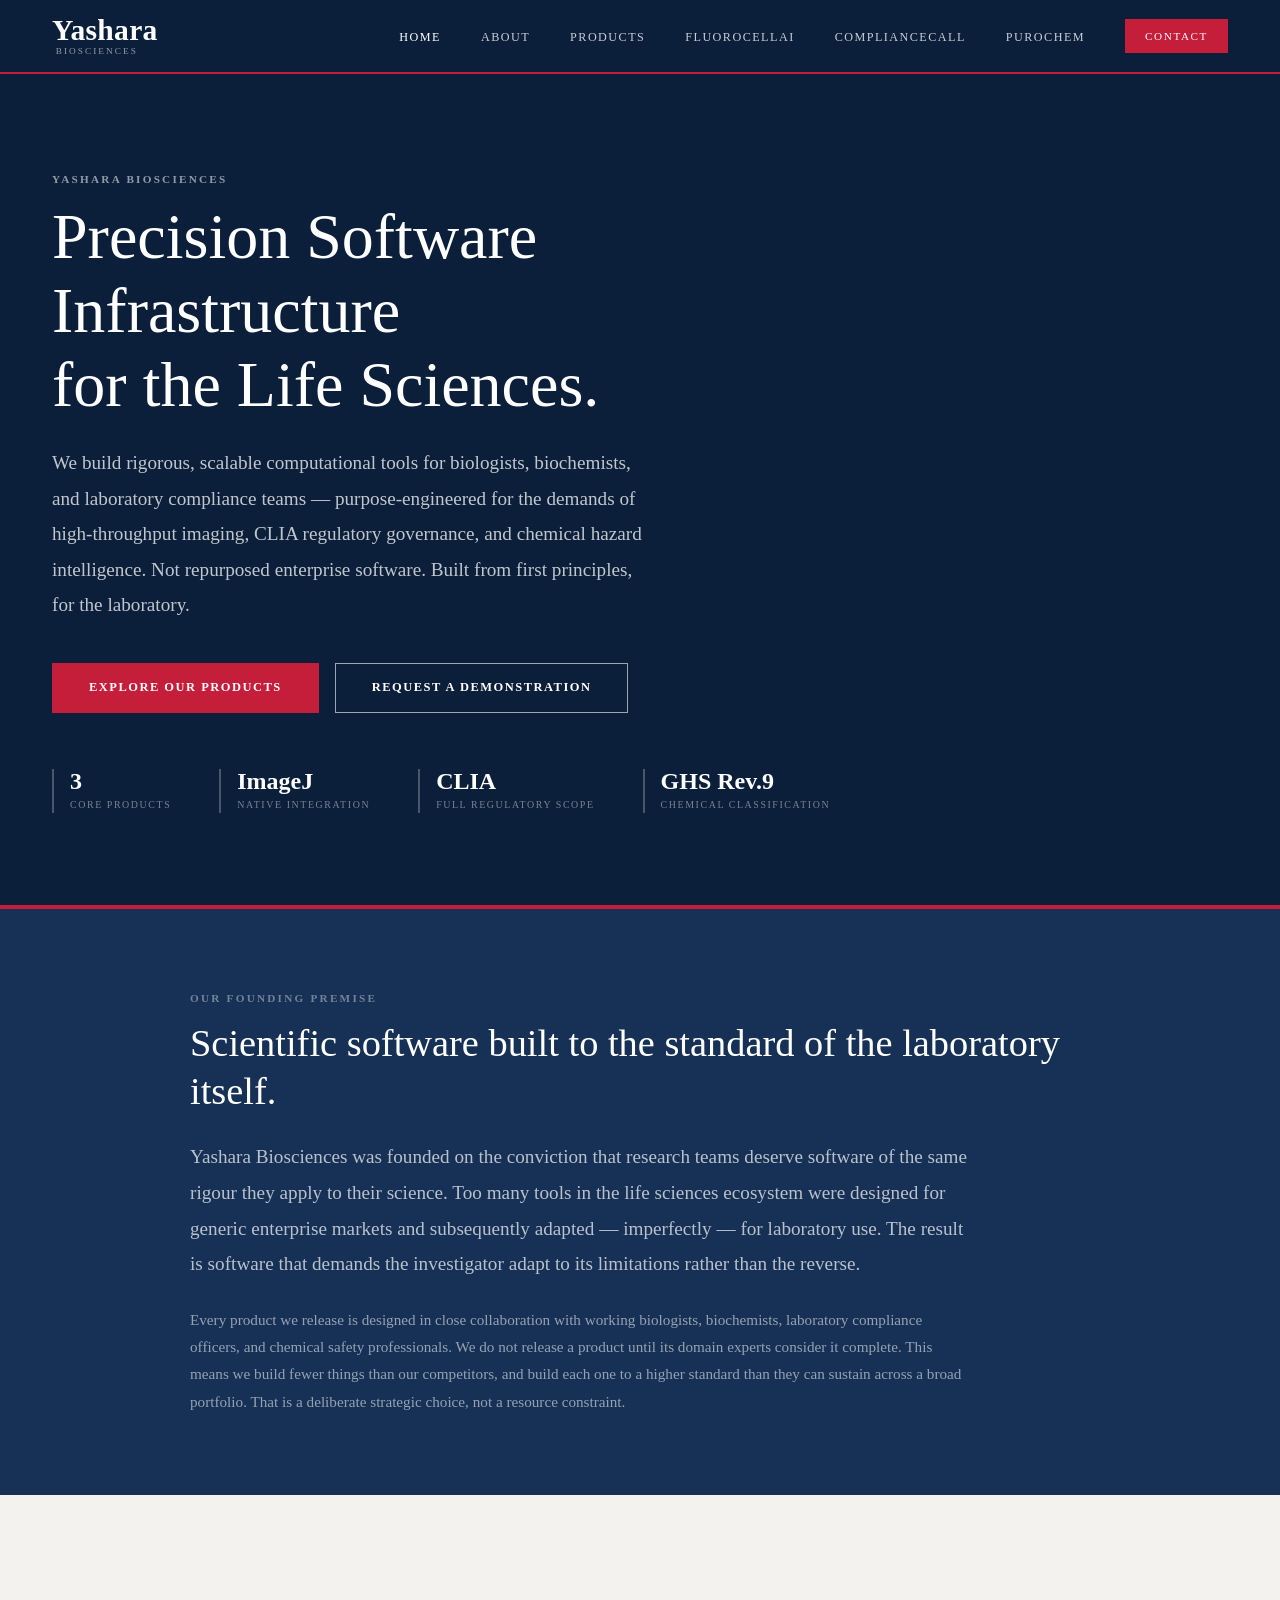
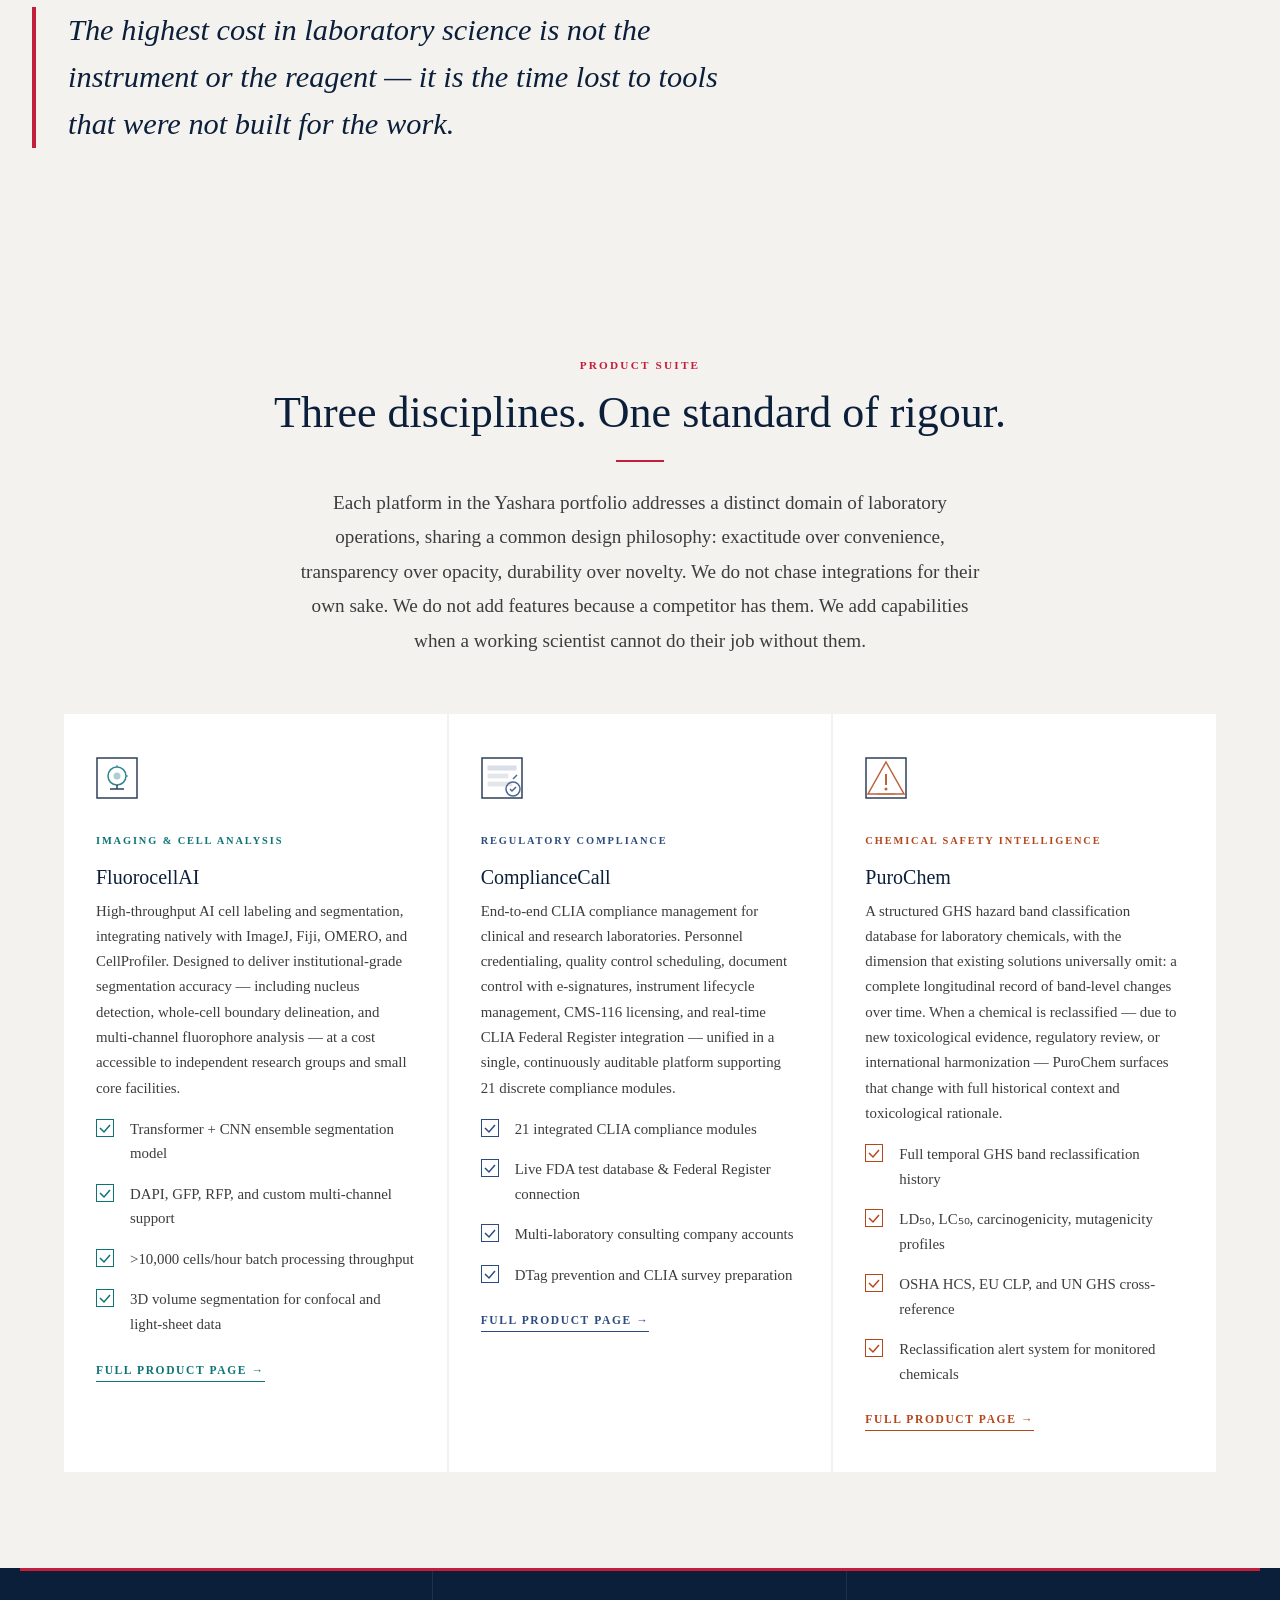
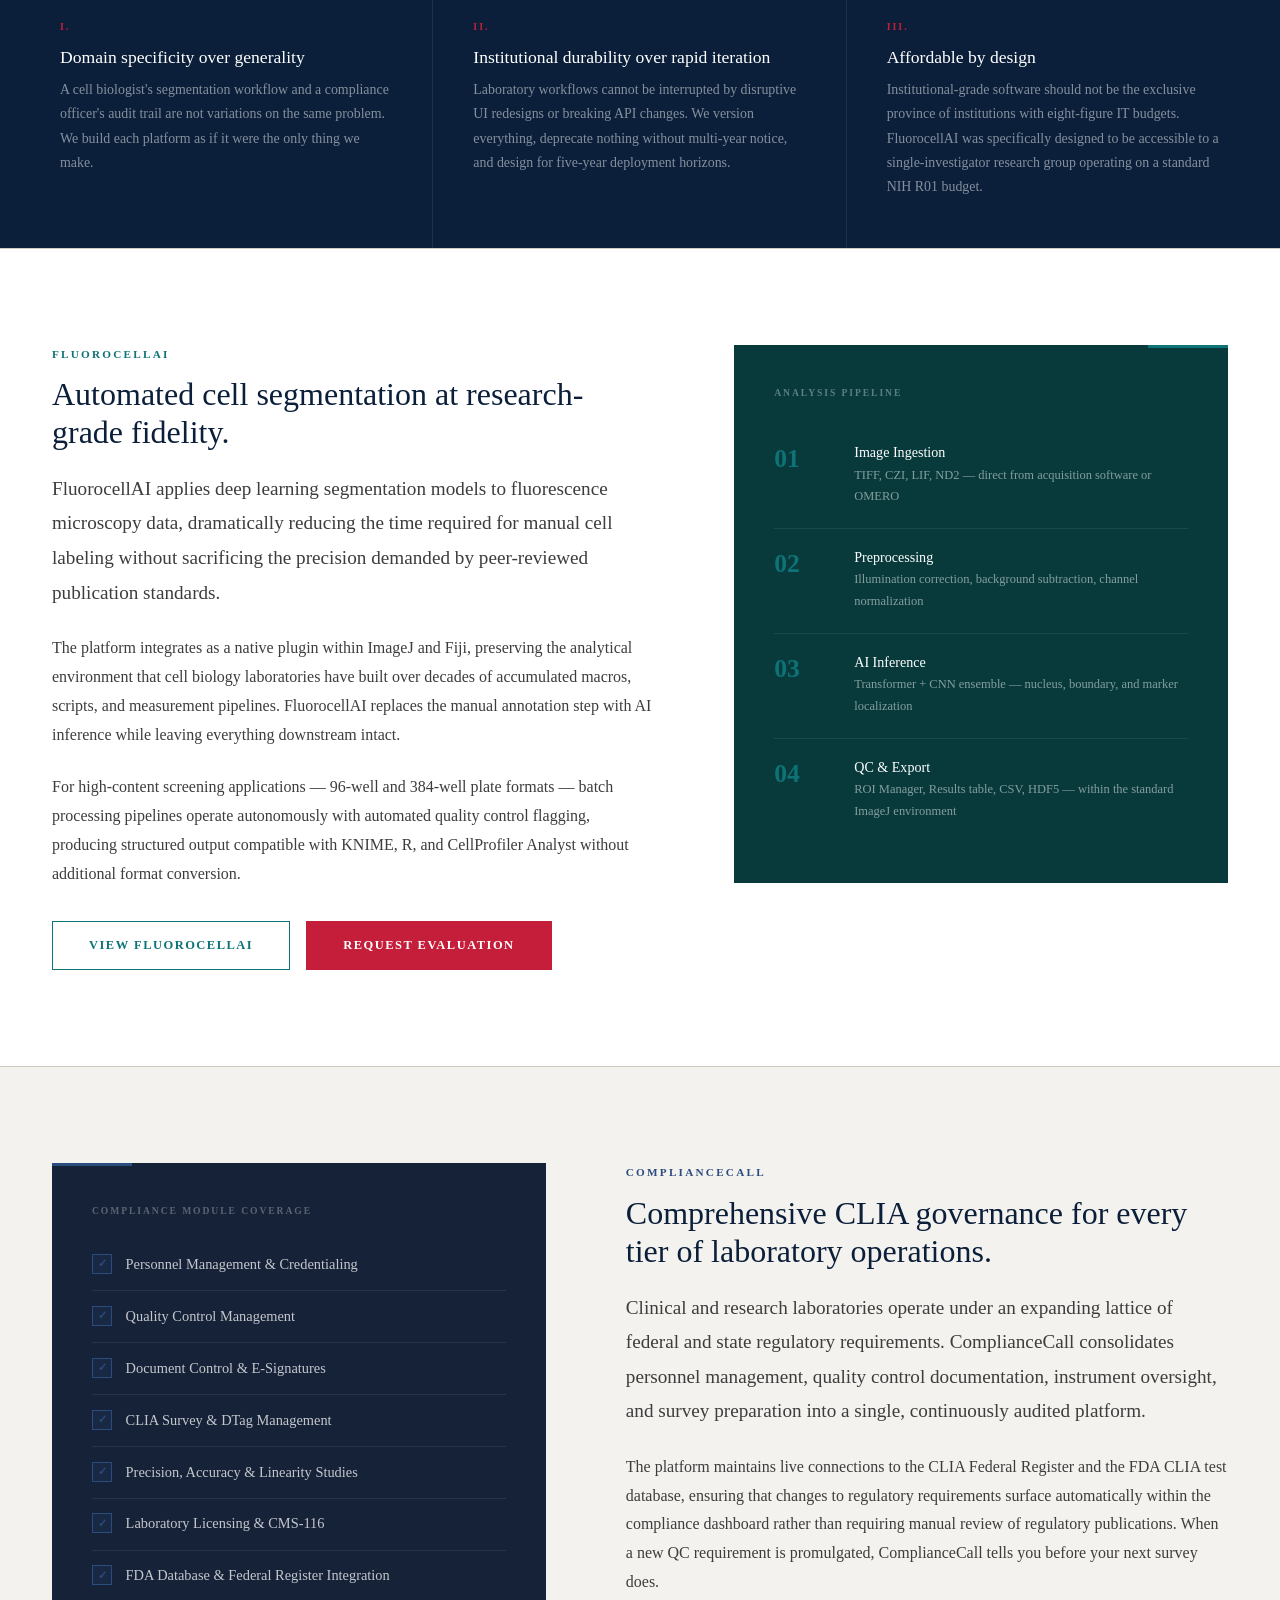
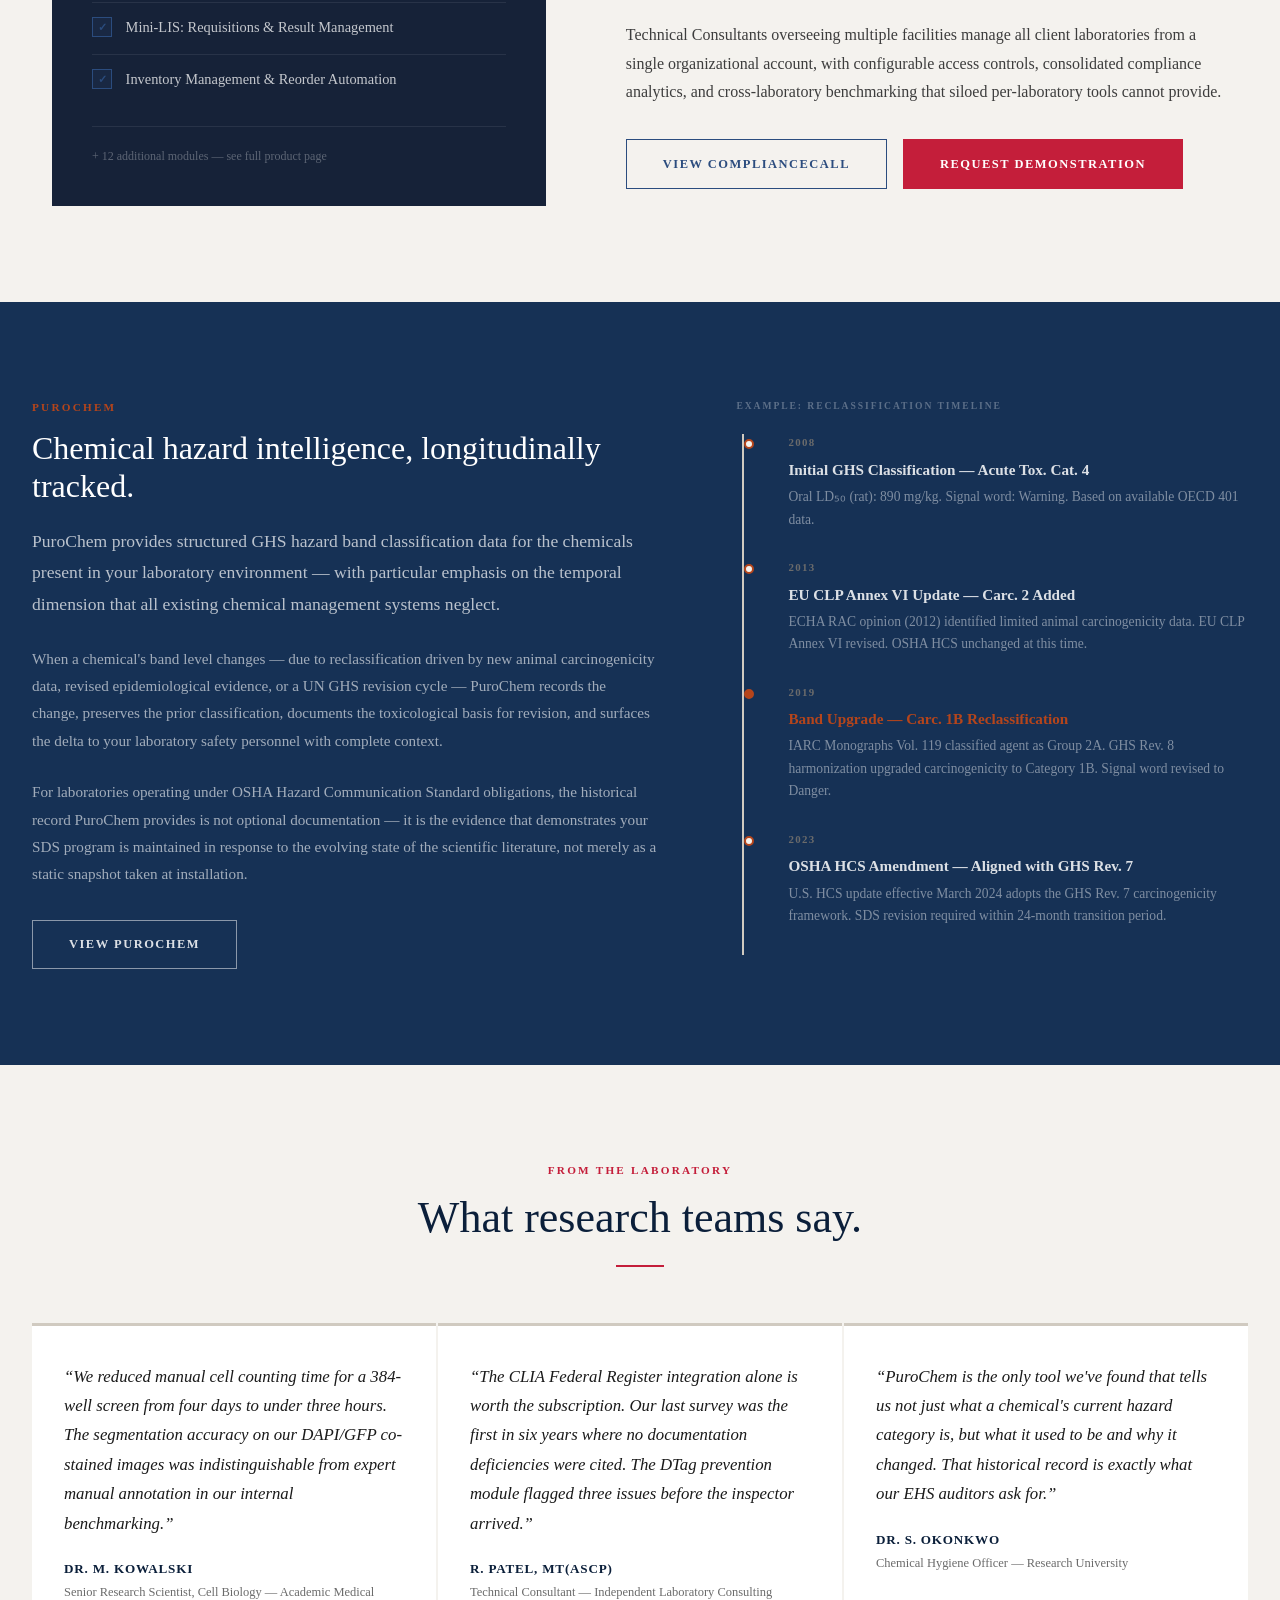
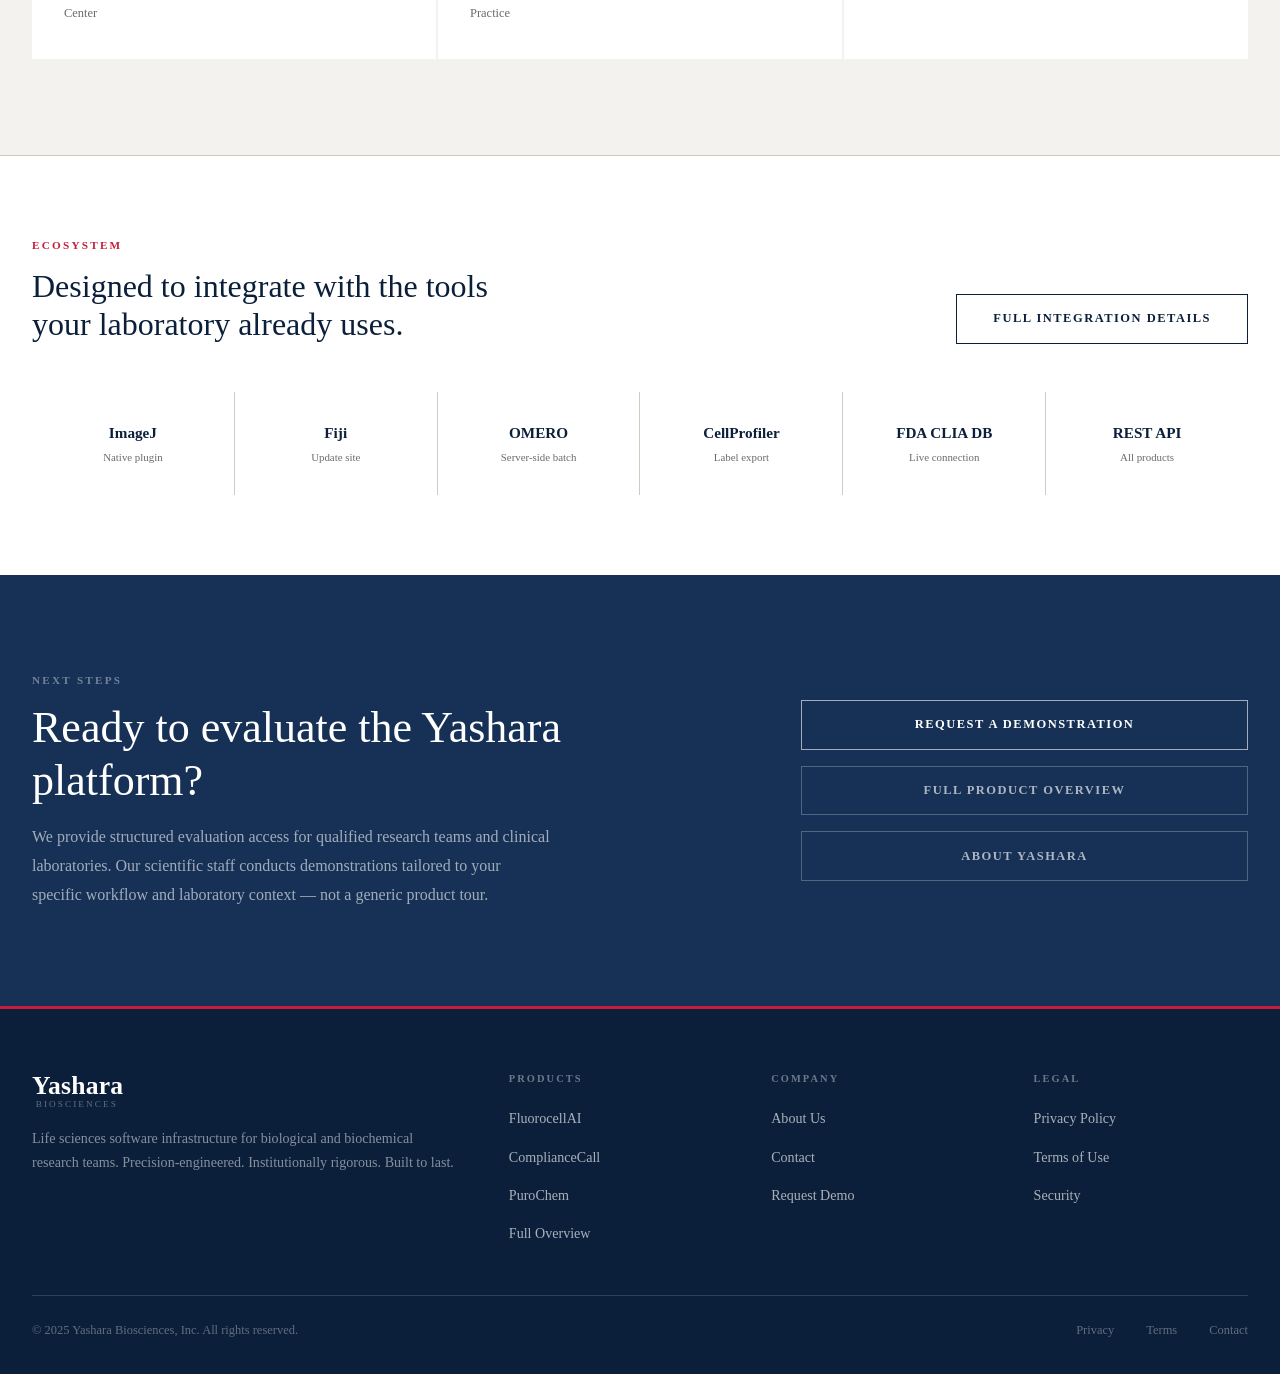
==== index.html @ 7030100b "Launch Yashara Biosciences website Full static site: homepage, about, products, FluorocellAI, Compli" ====
<!DOCTYPE html>
<html lang="en">
<head>
    <meta charset="UTF-8">
    <meta name="viewport" content="width=device-width, initial-scale=1.0">
    <title>Yashara Biosciences — Life Sciences Software Infrastructure</title>
    <meta name="description" content="Yashara Biosciences develops precision software infrastructure for research biology and biochemistry — FluorocellAI cell analysis, ComplianceCall CLIA management, and PuroChem chemical hazard intelligence.">
    <link rel="icon" href="favicon.svg" type="image/svg+xml">
    <link rel="stylesheet" href="css/style.css">
    <link rel="stylesheet" href="css/product-themes.css">
</head>
<body>

<!-- ===================== HEADER ===================== -->
<header class="site-header">
    <div class="nav-container">
        <a href="index.html" class="nav-logo">
            <span class="nav-logo-main">Yashara</span>
            <span class="nav-logo-sub">Biosciences</span>
        </a>
        <nav class="desktop-nav">
            <ul>
                <li><a href="index.html" class="active">Home</a></li>
                <li><a href="about.html">About</a></li>
                <li><a href="products.html">Products</a></li>
                <li><a href="fluorocellai.html">FluorocellAI</a></li>
                <li><a href="compliancecall.html">ComplianceCall</a></li>
                <li><a href="purochem.html">PuroChem</a></li>
                <li><a href="contact.html" class="nav-cta btn">Contact</a></li>
            </ul>
        </nav>
        <button class="hamburger" aria-label="Open navigation menu">
            <span></span><span></span><span></span>
        </button>
    </div>
    <nav class="mobile-nav" aria-label="Mobile navigation">
        <button class="close-mobile-nav" aria-label="Close navigation">&times;</button>
        <ul>
            <li><a href="index.html">Home</a></li>
            <li><a href="about.html">About</a></li>
            <li><a href="products.html">Products</a></li>
            <li><a href="fluorocellai.html">FluorocellAI</a></li>
            <li><a href="compliancecall.html">ComplianceCall</a></li>
            <li><a href="purochem.html">PuroChem</a></li>
            <li><a href="contact.html">Contact</a></li>
        </ul>
    </nav>
</header>

<!-- ===================== HERO ===================== -->
<section class="hero" style="min-height:640px;">
    <div class="hero-bg"></div>
    <div class="hero-content" style="padding:6rem 2rem;">
        <span class="eyebrow">Yashara Biosciences</span>
        <h1 class="hero-title" style="max-width:820px;">
            Precision Software Infrastructure<br>for the Life Sciences.
        </h1>
        <p class="hero-body" style="max-width:600px;">
            We build rigorous, scalable computational tools for biologists, biochemists, and laboratory compliance teams — purpose-engineered for the demands of high-throughput imaging, CLIA regulatory governance, and chemical hazard intelligence. Not repurposed enterprise software. Built from first principles, for the laboratory.
        </p>
        <div class="hero-actions">
            <a href="products.html" class="btn btn-primary">Explore Our Products</a>
            <a href="contact.html" class="btn btn-white">Request a Demonstration</a>
        </div>
        <div style="margin-top:3.5rem;display:flex;gap:3rem;flex-wrap:wrap;">
            <div style="border-left:2px solid rgba(255,255,255,0.25);padding-left:1rem;">
                <div style="font-size:1.5rem;font-family:var(--font-serif);font-weight:600;color:#fff;line-height:1;">3</div>
                <div style="font-size:0.62rem;letter-spacing:0.16em;text-transform:uppercase;color:rgba(255,255,255,0.45);margin-top:0.25rem;">Core Products</div>
            </div>
            <div style="border-left:2px solid rgba(255,255,255,0.25);padding-left:1rem;">
                <div style="font-size:1.5rem;font-family:var(--font-serif);font-weight:600;color:#fff;line-height:1;">ImageJ</div>
                <div style="font-size:0.62rem;letter-spacing:0.16em;text-transform:uppercase;color:rgba(255,255,255,0.45);margin-top:0.25rem;">Native Integration</div>
            </div>
            <div style="border-left:2px solid rgba(255,255,255,0.25);padding-left:1rem;">
                <div style="font-size:1.5rem;font-family:var(--font-serif);font-weight:600;color:#fff;line-height:1;">CLIA</div>
                <div style="font-size:0.62rem;letter-spacing:0.16em;text-transform:uppercase;color:rgba(255,255,255,0.45);margin-top:0.25rem;">Full Regulatory Scope</div>
            </div>
            <div style="border-left:2px solid rgba(255,255,255,0.25);padding-left:1rem;">
                <div style="font-size:1.5rem;font-family:var(--font-serif);font-weight:600;color:#fff;line-height:1;">GHS Rev.9</div>
                <div style="font-size:0.62rem;letter-spacing:0.16em;text-transform:uppercase;color:rgba(255,255,255,0.45);margin-top:0.25rem;">Chemical Classification</div>
            </div>
        </div>
    </div>
</section>

<!-- ===================== MISSION STATEMENT ===================== -->
<section class="band-dark" style="padding:5rem 2rem;">
    <div style="max-width:900px;margin:0 auto;">
        <span class="eyebrow" style="color:rgba(255,255,255,0.4);">Our Founding Premise</span>
        <h2 style="color:#fff;font-size:clamp(1.6rem,3vw,2.5rem);font-family:var(--font-serif);font-weight:500;line-height:1.25;margin-bottom:1.5rem;">
            Scientific software built to the standard of the laboratory itself.
        </h2>
        <p style="color:rgba(255,255,255,0.7);font-family:var(--font-serif);font-size:clamp(1rem,1.5vw,1.2rem);line-height:1.85;max-width:780px;margin-bottom:1.5rem;">
            Yashara Biosciences was founded on the conviction that research teams deserve software of the same rigour they apply to their science. Too many tools in the life sciences ecosystem were designed for generic enterprise markets and subsequently adapted — imperfectly — for laboratory use. The result is software that demands the investigator adapt to its limitations rather than the reverse.
        </p>
        <p style="color:rgba(255,255,255,0.55);font-size:0.95rem;line-height:1.8;max-width:780px;">
            Every product we release is designed in close collaboration with working biologists, biochemists, laboratory compliance officers, and chemical safety professionals. We do not release a product until its domain experts consider it complete. This means we build fewer things than our competitors, and build each one to a higher standard than they can sustain across a broad portfolio. That is a deliberate strategic choice, not a resource constraint.
        </p>
    </div>
</section>

<!-- ===================== PULL QUOTE ===================== -->
<section style="background:var(--off-white);padding:4rem 2rem;">
    <div style="max-width:var(--max-w);margin:0 auto;">
        <div class="pull-quote fade-up">
            The highest cost in laboratory science is not the instrument or the reagent — it is the time lost to tools that were not built for the work.
        </div>
    </div>
</section>

<!-- ===================== PRODUCT SUITE OVERVIEW ===================== -->
<section class="band-light" style="padding:6rem 2rem;">
    <div class="section-header centered">
        <span class="eyebrow">Product Suite</span>
        <h2 class="display-2">Three disciplines. One standard of rigour.</h2>
        <span class="section-rule"></span>
        <p class="lead mt-2" style="max-width:680px;margin:1.5rem auto 0;">Each platform in the Yashara portfolio addresses a distinct domain of laboratory operations, sharing a common design philosophy: exactitude over convenience, transparency over opacity, durability over novelty. We do not chase integrations for their own sake. We do not add features because a competitor has them. We add capabilities when a working scientist cannot do their job without them.</p>
    </div>
    <div class="products-grid" style="margin-top:0;">
        <!-- FluorocellAI -->
        <div class="product-card fade-up">
            <svg class="card-icon" viewBox="0 0 42 42" fill="none" xmlns="http://www.w3.org/2000/svg">
                <rect x="1" y="1" width="40" height="40" stroke="#0B1F3A" stroke-width="1.5"/>
                <circle cx="21" cy="19" r="9" stroke="#0D7377" stroke-width="1.5"/>
                <circle cx="21" cy="19" r="3.5" fill="#0D7377" opacity="0.4"/>
                <line x1="14" y1="32" x2="28" y2="32" stroke="#0B1F3A" stroke-width="1.5"/>
                <line x1="21" y1="28" x2="21" y2="32" stroke="#0B1F3A" stroke-width="1.5"/>
                <line x1="21" y1="10" x2="21" y2="7" stroke="#0D7377" stroke-width="1" stroke-dasharray="2 2"/>
                <line x1="30" y1="19" x2="33" y2="19" stroke="#0D7377" stroke-width="1" stroke-dasharray="2 2"/>
            </svg>
            <span class="card-tag" style="color:#0D7377;">Imaging &amp; Cell Analysis</span>
            <h3>FluorocellAI</h3>
            <p>High-throughput AI cell labeling and segmentation, integrating natively with ImageJ, Fiji, OMERO, and CellProfiler. Designed to deliver institutional-grade segmentation accuracy — including nucleus detection, whole-cell boundary delineation, and multi-channel fluorophore analysis — at a cost accessible to independent research groups and small core facilities.</p>
            <ul class="feature-list" style="margin-top:1rem;">
                <li>
                    <svg class="fi-bullet" viewBox="0 0 18 18" fill="none"><rect x="0.5" y="0.5" width="17" height="17" stroke="#0D7377" stroke-width="1"/><polyline points="4,9 8,13 14,6" stroke="#0D7377" stroke-width="1.5" fill="none"/></svg>
                    Transformer + CNN ensemble segmentation model
                </li>
                <li>
                    <svg class="fi-bullet" viewBox="0 0 18 18" fill="none"><rect x="0.5" y="0.5" width="17" height="17" stroke="#0D7377" stroke-width="1"/><polyline points="4,9 8,13 14,6" stroke="#0D7377" stroke-width="1.5" fill="none"/></svg>
                    DAPI, GFP, RFP, and custom multi-channel support
                </li>
                <li>
                    <svg class="fi-bullet" viewBox="0 0 18 18" fill="none"><rect x="0.5" y="0.5" width="17" height="17" stroke="#0D7377" stroke-width="1"/><polyline points="4,9 8,13 14,6" stroke="#0D7377" stroke-width="1.5" fill="none"/></svg>
                    &gt;10,000 cells/hour batch processing throughput
                </li>
                <li>
                    <svg class="fi-bullet" viewBox="0 0 18 18" fill="none"><rect x="0.5" y="0.5" width="17" height="17" stroke="#0D7377" stroke-width="1"/><polyline points="4,9 8,13 14,6" stroke="#0D7377" stroke-width="1.5" fill="none"/></svg>
                    3D volume segmentation for confocal and light-sheet data
                </li>
            </ul>
            <a href="fluorocellai.html" class="card-link" style="color:#0D7377;">Full Product Page &rarr;</a>
        </div>
        <!-- ComplianceCall -->
        <div class="product-card fade-up">
            <svg class="card-icon" viewBox="0 0 42 42" fill="none" xmlns="http://www.w3.org/2000/svg">
                <rect x="1" y="1" width="40" height="40" stroke="#0B1F3A" stroke-width="1.5"/>
                <rect x="7" y="9" width="28" height="4" fill="#2B4C7E" opacity="0.2" stroke="#2B4C7E" stroke-width="1"/>
                <rect x="7" y="17" width="20" height="4" fill="#0B1F3A" opacity="0.12" stroke="#0B1F3A" stroke-width="0.75"/>
                <rect x="7" y="25" width="24" height="4" fill="#0B1F3A" opacity="0.12" stroke="#0B1F3A" stroke-width="0.75"/>
                <polyline points="32,22 36,18" stroke="#2B4C7E" stroke-width="1.5" fill="none"/>
                <circle cx="32" cy="32" r="7" stroke="#2B4C7E" stroke-width="1.5" fill="none"/>
                <polyline points="29,32 31,34 35,30" stroke="#2B4C7E" stroke-width="1.5" fill="none"/>
            </svg>
            <span class="card-tag" style="color:#2B4C7E;">Regulatory Compliance</span>
            <h3>ComplianceCall</h3>
            <p>End-to-end CLIA compliance management for clinical and research laboratories. Personnel credentialing, quality control scheduling, document control with e-signatures, instrument lifecycle management, CMS-116 licensing, and real-time CLIA Federal Register integration — unified in a single, continuously auditable platform supporting 21 discrete compliance modules.</p>
            <ul class="feature-list" style="margin-top:1rem;">
                <li>
                    <svg class="fi-bullet" viewBox="0 0 18 18" fill="none"><rect x="0.5" y="0.5" width="17" height="17" stroke="#2B4C7E" stroke-width="1"/><polyline points="4,9 8,13 14,6" stroke="#2B4C7E" stroke-width="1.5" fill="none"/></svg>
                    21 integrated CLIA compliance modules
                </li>
                <li>
                    <svg class="fi-bullet" viewBox="0 0 18 18" fill="none"><rect x="0.5" y="0.5" width="17" height="17" stroke="#2B4C7E" stroke-width="1"/><polyline points="4,9 8,13 14,6" stroke="#2B4C7E" stroke-width="1.5" fill="none"/></svg>
                    Live FDA test database &amp; Federal Register connection
                </li>
                <li>
                    <svg class="fi-bullet" viewBox="0 0 18 18" fill="none"><rect x="0.5" y="0.5" width="17" height="17" stroke="#2B4C7E" stroke-width="1"/><polyline points="4,9 8,13 14,6" stroke="#2B4C7E" stroke-width="1.5" fill="none"/></svg>
                    Multi-laboratory consulting company accounts
                </li>
                <li>
                    <svg class="fi-bullet" viewBox="0 0 18 18" fill="none"><rect x="0.5" y="0.5" width="17" height="17" stroke="#2B4C7E" stroke-width="1"/><polyline points="4,9 8,13 14,6" stroke="#2B4C7E" stroke-width="1.5" fill="none"/></svg>
                    DTag prevention and CLIA survey preparation
                </li>
            </ul>
            <a href="compliancecall.html" class="card-link" style="color:#2B4C7E;">Full Product Page &rarr;</a>
        </div>
        <!-- PuroChem -->
        <div class="product-card fade-up">
            <svg class="card-icon" viewBox="0 0 42 42" fill="none" xmlns="http://www.w3.org/2000/svg">
                <rect x="1" y="1" width="40" height="40" stroke="#0B1F3A" stroke-width="1.5"/>
                <polygon points="21,5 39,37 3,37" stroke="#B5451B" stroke-width="1.5" fill="none"/>
                <line x1="21" y1="17" x2="21" y2="28" stroke="#B5451B" stroke-width="2"/>
                <circle cx="21" cy="32" r="1.5" fill="#B5451B"/>
                <line x1="12" y1="37" x2="30" y2="37" stroke="#B5451B" stroke-width="0.75"/>
            </svg>
            <span class="card-tag" style="color:#B5451B;">Chemical Safety Intelligence</span>
            <h3>PuroChem</h3>
            <p>A structured GHS hazard band classification database for laboratory chemicals, with the dimension that existing solutions universally omit: a complete longitudinal record of band-level changes over time. When a chemical is reclassified — due to new toxicological evidence, regulatory review, or international harmonization — PuroChem surfaces that change with full historical context and toxicological rationale.</p>
            <ul class="feature-list" style="margin-top:1rem;">
                <li>
                    <svg class="fi-bullet" viewBox="0 0 18 18" fill="none"><rect x="0.5" y="0.5" width="17" height="17" stroke="#B5451B" stroke-width="1"/><polyline points="4,9 8,13 14,6" stroke="#B5451B" stroke-width="1.5" fill="none"/></svg>
                    Full temporal GHS band reclassification history
                </li>
                <li>
                    <svg class="fi-bullet" viewBox="0 0 18 18" fill="none"><rect x="0.5" y="0.5" width="17" height="17" stroke="#B5451B" stroke-width="1"/><polyline points="4,9 8,13 14,6" stroke="#B5451B" stroke-width="1.5" fill="none"/></svg>
                    LD&#x2085;&#x2080;, LC&#x2085;&#x2080;, carcinogenicity, mutagenicity profiles
                </li>
                <li>
                    <svg class="fi-bullet" viewBox="0 0 18 18" fill="none"><rect x="0.5" y="0.5" width="17" height="17" stroke="#B5451B" stroke-width="1"/><polyline points="4,9 8,13 14,6" stroke="#B5451B" stroke-width="1.5" fill="none"/></svg>
                    OSHA HCS, EU CLP, and UN GHS cross-reference
                </li>
                <li>
                    <svg class="fi-bullet" viewBox="0 0 18 18" fill="none"><rect x="0.5" y="0.5" width="17" height="17" stroke="#B5451B" stroke-width="1"/><polyline points="4,9 8,13 14,6" stroke="#B5451B" stroke-width="1.5" fill="none"/></svg>
                    Reclassification alert system for monitored chemicals
                </li>
            </ul>
            <a href="purochem.html" class="card-link" style="color:#B5451B;">Full Product Page &rarr;</a>
        </div>
    </div>
</section>

<!-- ===================== PHILOSOPHY STRIP ===================== -->
<section style="background:var(--navy);padding:0;">
    <div style="max-width:var(--max-w);margin:0 auto;display:grid;grid-template-columns:repeat(3,1fr);border-top:3px solid var(--red);">
        <div style="padding:3rem 2.5rem;border-right:1px solid rgba(255,255,255,0.08);">
            <div style="font-size:0.62rem;font-weight:700;letter-spacing:0.2em;text-transform:uppercase;color:var(--red);margin-bottom:0.75rem;">I.</div>
            <h4 style="color:#fff;font-family:var(--font-serif);font-size:1.1rem;margin-bottom:0.6rem;font-weight:500;">Domain specificity over generality</h4>
            <p style="color:rgba(255,255,255,0.5);font-size:0.87rem;line-height:1.75;">A cell biologist's segmentation workflow and a compliance officer's audit trail are not variations on the same problem. We build each platform as if it were the only thing we make.</p>
        </div>
        <div style="padding:3rem 2.5rem;border-right:1px solid rgba(255,255,255,0.08);">
            <div style="font-size:0.62rem;font-weight:700;letter-spacing:0.2em;text-transform:uppercase;color:var(--red);margin-bottom:0.75rem;">II.</div>
            <h4 style="color:#fff;font-family:var(--font-serif);font-size:1.1rem;margin-bottom:0.6rem;font-weight:500;">Institutional durability over rapid iteration</h4>
            <p style="color:rgba(255,255,255,0.5);font-size:0.87rem;line-height:1.75;">Laboratory workflows cannot be interrupted by disruptive UI redesigns or breaking API changes. We version everything, deprecate nothing without multi-year notice, and design for five-year deployment horizons.</p>
        </div>
        <div style="padding:3rem 2.5rem;">
            <div style="font-size:0.62rem;font-weight:700;letter-spacing:0.2em;text-transform:uppercase;color:var(--red);margin-bottom:0.75rem;">III.</div>
            <h4 style="color:#fff;font-family:var(--font-serif);font-size:1.1rem;margin-bottom:0.6rem;font-weight:500;">Affordable by design</h4>
            <p style="color:rgba(255,255,255,0.5);font-size:0.87rem;line-height:1.75;">Institutional-grade software should not be the exclusive province of institutions with eight-figure IT budgets. FluorocellAI was specifically designed to be accessible to a single-investigator research group operating on a standard NIH R01 budget.</p>
        </div>
    </div>
</section>

<!-- ===================== FLUOROCELLAI FEATURE DEEP DIVE ===================== -->
<section class="band-white" style="padding:0;border-top:1px solid var(--rule);">
    <div style="max-width:var(--max-w);margin:0 auto;padding:6rem 2rem;display:flex;gap:5rem;align-items:flex-start;flex-wrap:wrap;">
        <div style="flex:1 1 360px;">
            <span class="eyebrow" style="color:#0D7377;">FluorocellAI</span>
            <h2 class="display-3" style="margin-bottom:1.25rem;">Automated cell segmentation at research-grade fidelity.</h2>
            <p class="lead" style="margin-bottom:1.5rem;">FluorocellAI applies deep learning segmentation models to fluorescence microscopy data, dramatically reducing the time required for manual cell labeling without sacrificing the precision demanded by peer-reviewed publication standards.</p>
            <p style="line-height:1.8;margin-bottom:1.5rem;color:var(--text-mid);">The platform integrates as a native plugin within ImageJ and Fiji, preserving the analytical environment that cell biology laboratories have built over decades of accumulated macros, scripts, and measurement pipelines. FluorocellAI replaces the manual annotation step with AI inference while leaving everything downstream intact.</p>
            <p style="line-height:1.8;margin-bottom:2rem;color:var(--text-mid);">For high-content screening applications — 96-well and 384-well plate formats — batch processing pipelines operate autonomously with automated quality control flagging, producing structured output compatible with KNIME, R, and CellProfiler Analyst without additional format conversion.</p>
            <div style="display:flex;gap:1rem;flex-wrap:wrap;">
                <a href="fluorocellai.html" class="btn" style="border-color:#0D7377;color:#0D7377;">View FluorocellAI</a>
                <a href="contact.html" class="btn btn-primary">Request Evaluation</a>
            </div>
        </div>
        <div style="flex:0.8 1 300px;">
            <div style="background:#083A3C;padding:2.5rem;position:relative;overflow:hidden;">
                <div style="position:absolute;top:0;right:0;width:80px;height:3px;background:#0D7377;"></div>
                <div style="font-size:0.6rem;font-weight:600;letter-spacing:0.2em;text-transform:uppercase;color:rgba(255,255,255,0.35);margin-bottom:1.5rem;">Analysis Pipeline</div>
                <div class="process-steps" style="--rule:rgba(255,255,255,0.1);">
                    <div class="process-step" style="border-color:rgba(255,255,255,0.08);padding:1.25rem 0;">
                        <div class="process-step-num" style="color:#0D7377;font-size:1.6rem;"></div>
                        <div class="process-step-content">
                            <h4 style="color:#fff;font-size:0.88rem;margin-bottom:0.2rem;">Image Ingestion</h4>
                            <p style="color:rgba(255,255,255,0.5);font-size:0.78rem;">TIFF, CZI, LIF, ND2 — direct from acquisition software or OMERO</p>
                        </div>
                    </div>
                    <div class="process-step" style="border-color:rgba(255,255,255,0.08);padding:1.25rem 0;">
                        <div class="process-step-num" style="color:#0D7377;font-size:1.6rem;"></div>
                        <div class="process-step-content">
                            <h4 style="color:#fff;font-size:0.88rem;margin-bottom:0.2rem;">Preprocessing</h4>
                            <p style="color:rgba(255,255,255,0.5);font-size:0.78rem;">Illumination correction, background subtraction, channel normalization</p>
                        </div>
                    </div>
                    <div class="process-step" style="border-color:rgba(255,255,255,0.08);padding:1.25rem 0;">
                        <div class="process-step-num" style="color:#0D7377;font-size:1.6rem;"></div>
                        <div class="process-step-content">
                            <h4 style="color:#fff;font-size:0.88rem;margin-bottom:0.2rem;">AI Inference</h4>
                            <p style="color:rgba(255,255,255,0.5);font-size:0.78rem;">Transformer + CNN ensemble — nucleus, boundary, and marker localization</p>
                        </div>
                    </div>
                    <div class="process-step" style="border-color:rgba(255,255,255,0.08);padding:1.25rem 0;">
                        <div class="process-step-num" style="color:#0D7377;font-size:1.6rem;"></div>
                        <div class="process-step-content">
                            <h4 style="color:#fff;font-size:0.88rem;margin-bottom:0.2rem;">QC &amp; Export</h4>
                            <p style="color:rgba(255,255,255,0.5);font-size:0.78rem;">ROI Manager, Results table, CSV, HDF5 — within the standard ImageJ environment</p>
                        </div>
                    </div>
                </div>
            </div>
        </div>
    </div>
</section>

<!-- ===================== COMPLIANCECALL FEATURE DEEP DIVE ===================== -->
<section style="background:var(--off-white);padding:0;border-top:1px solid var(--rule);">
    <div style="max-width:var(--max-w);margin:0 auto;padding:6rem 2rem;display:flex;gap:5rem;align-items:flex-start;flex-wrap:wrap;flex-direction:row-reverse;">
        <div style="flex:1 1 360px;">
            <span class="eyebrow" style="color:#2B4C7E;">ComplianceCall</span>
            <h2 class="display-3" style="margin-bottom:1.25rem;">Comprehensive CLIA governance for every tier of laboratory operations.</h2>
            <p class="lead" style="margin-bottom:1.5rem;">Clinical and research laboratories operate under an expanding lattice of federal and state regulatory requirements. ComplianceCall consolidates personnel management, quality control documentation, instrument oversight, and survey preparation into a single, continuously audited platform.</p>
            <p style="line-height:1.8;margin-bottom:1.5rem;color:var(--text-mid);">The platform maintains live connections to the CLIA Federal Register and the FDA CLIA test database, ensuring that changes to regulatory requirements surface automatically within the compliance dashboard rather than requiring manual review of regulatory publications. When a new QC requirement is promulgated, ComplianceCall tells you before your next survey does.</p>
            <p style="line-height:1.8;margin-bottom:2rem;color:var(--text-mid);">Technical Consultants overseeing multiple facilities manage all client laboratories from a single organizational account, with configurable access controls, consolidated compliance analytics, and cross-laboratory benchmarking that siloed per-laboratory tools cannot provide.</p>
            <div style="display:flex;gap:1rem;flex-wrap:wrap;">
                <a href="compliancecall.html" class="btn" style="border-color:#2B4C7E;color:#2B4C7E;">View ComplianceCall</a>
                <a href="contact.html" class="btn btn-primary">Request Demonstration</a>
            </div>
        </div>
        <div style="flex:0.8 1 300px;">
            <div style="background:#162238;padding:2.5rem;position:relative;">
                <div style="position:absolute;top:0;left:0;width:80px;height:3px;background:#2B4C7E;"></div>
                <div style="font-size:0.6rem;font-weight:600;letter-spacing:0.2em;text-transform:uppercase;color:rgba(255,255,255,0.3);margin-bottom:1.25rem;">Compliance Module Coverage</div>
                <div style="display:flex;flex-direction:column;gap:0;font-size:0.82rem;">
                    <div class="checklist-row" style="border-color:rgba(255,255,255,0.08);">
                        <div class="checklist-check" style="border-color:#2B4C7E;color:#2B4C7E;background:rgba(43,76,126,0.15);">&#10003;</div>
                        <span style="color:rgba(255,255,255,0.75);">Personnel Management &amp; Credentialing</span>
                    </div>
                    <div class="checklist-row" style="border-color:rgba(255,255,255,0.08);">
                        <div class="checklist-check" style="border-color:#2B4C7E;color:#2B4C7E;background:rgba(43,76,126,0.15);">&#10003;</div>
                        <span style="color:rgba(255,255,255,0.75);">Quality Control Management</span>
                    </div>
                    <div class="checklist-row" style="border-color:rgba(255,255,255,0.08);">
                        <div class="checklist-check" style="border-color:#2B4C7E;color:#2B4C7E;background:rgba(43,76,126,0.15);">&#10003;</div>
                        <span style="color:rgba(255,255,255,0.75);">Document Control &amp; E-Signatures</span>
                    </div>
                    <div class="checklist-row" style="border-color:rgba(255,255,255,0.08);">
                        <div class="checklist-check" style="border-color:#2B4C7E;color:#2B4C7E;background:rgba(43,76,126,0.15);">&#10003;</div>
                        <span style="color:rgba(255,255,255,0.75);">CLIA Survey &amp; DTag Management</span>
                    </div>
                    <div class="checklist-row" style="border-color:rgba(255,255,255,0.08);">
                        <div class="checklist-check" style="border-color:#2B4C7E;color:#2B4C7E;background:rgba(43,76,126,0.15);">&#10003;</div>
                        <span style="color:rgba(255,255,255,0.75);">Precision, Accuracy &amp; Linearity Studies</span>
                    </div>
                    <div class="checklist-row" style="border-color:rgba(255,255,255,0.08);">
                        <div class="checklist-check" style="border-color:#2B4C7E;color:#2B4C7E;background:rgba(43,76,126,0.15);">&#10003;</div>
                        <span style="color:rgba(255,255,255,0.75);">Laboratory Licensing &amp; CMS-116</span>
                    </div>
                    <div class="checklist-row" style="border-color:rgba(255,255,255,0.08);">
                        <div class="checklist-check" style="border-color:#2B4C7E;color:#2B4C7E;background:rgba(43,76,126,0.15);">&#10003;</div>
                        <span style="color:rgba(255,255,255,0.75);">FDA Database &amp; Federal Register Integration</span>
                    </div>
                    <div class="checklist-row" style="border-color:rgba(255,255,255,0.08);">
                        <div class="checklist-check" style="border-color:#2B4C7E;color:#2B4C7E;background:rgba(43,76,126,0.15);">&#10003;</div>
                        <span style="color:rgba(255,255,255,0.75);">Mini-LIS: Requisitions &amp; Result Management</span>
                    </div>
                    <div class="checklist-row" style="border-color:transparent;">
                        <div class="checklist-check" style="border-color:#2B4C7E;color:#2B4C7E;background:rgba(43,76,126,0.15);">&#10003;</div>
                        <span style="color:rgba(255,255,255,0.75);">Inventory Management &amp; Reorder Automation</span>
                    </div>
                </div>
                <div style="margin-top:1.25rem;padding-top:1.25rem;border-top:1px solid rgba(255,255,255,0.08);font-size:0.75rem;color:rgba(255,255,255,0.3);">+ 12 additional modules — see full product page</div>
            </div>
        </div>
    </div>
</section>

<!-- ===================== PUROCHEM FEATURE DEEP DIVE ===================== -->
<section class="band-dark" style="padding:6rem 2rem;">
    <div style="max-width:var(--max-w);margin:0 auto;display:flex;gap:5rem;align-items:flex-start;flex-wrap:wrap;">
        <div style="flex:1 1 360px;">
            <span class="eyebrow" style="color:#B5451B;">PuroChem</span>
            <h2 class="display-3" style="color:#fff;margin-bottom:1.25rem;">Chemical hazard intelligence, longitudinally tracked.</h2>
            <p style="color:rgba(255,255,255,0.7);font-family:var(--font-serif);font-size:1.1rem;line-height:1.8;margin-bottom:1.5rem;">PuroChem provides structured GHS hazard band classification data for the chemicals present in your laboratory environment — with particular emphasis on the temporal dimension that all existing chemical management systems neglect.</p>
            <p style="color:rgba(255,255,255,0.6);line-height:1.8;margin-bottom:1.5rem;font-size:0.95rem;">When a chemical's band level changes — due to reclassification driven by new animal carcinogenicity data, revised epidemiological evidence, or a UN GHS revision cycle — PuroChem records the change, preserves the prior classification, documents the toxicological basis for revision, and surfaces the delta to your laboratory safety personnel with complete context.</p>
            <p style="color:rgba(255,255,255,0.6);line-height:1.8;margin-bottom:2rem;font-size:0.95rem;">For laboratories operating under OSHA Hazard Communication Standard obligations, the historical record PuroChem provides is not optional documentation — it is the evidence that demonstrates your SDS program is maintained in response to the evolving state of the scientific literature, not merely as a static snapshot taken at installation.</p>
            <a href="purochem.html" class="btn" style="border-color:rgba(255,255,255,0.5);color:rgba(255,255,255,0.85);">View PuroChem</a>
        </div>
        <div style="flex:0.8 1 300px;">
            <div style="font-size:0.6rem;font-weight:600;letter-spacing:0.2em;text-transform:uppercase;color:rgba(255,255,255,0.3);margin-bottom:1.25rem;">Example: Reclassification Timeline</div>
            <div class="chem-timeline theme-purochem">
                <div class="chem-event">
                    <div class="chem-event-date">2008</div>
                    <div class="chem-event-title" style="color:rgba(255,255,255,0.85);">Initial GHS Classification — Acute Tox. Cat. 4</div>
                    <div class="chem-event-body" style="color:rgba(255,255,255,0.45);">Oral LD&#x2085;&#x2080; (rat): 890 mg/kg. Signal word: Warning. Based on available OECD 401 data.</div>
                </div>
                <div class="chem-event">
                    <div class="chem-event-date">2013</div>
                    <div class="chem-event-title" style="color:rgba(255,255,255,0.85);">EU CLP Annex VI Update — Carc. 2 Added</div>
                    <div class="chem-event-body" style="color:rgba(255,255,255,0.45);">ECHA RAC opinion (2012) identified limited animal carcinogenicity data. EU CLP Annex VI revised. OSHA HCS unchanged at this time.</div>
                </div>
                <div class="chem-event upgrade">
                    <div class="chem-event-date">2019</div>
                    <div class="chem-event-title" style="color:#B5451B;">Band Upgrade — Carc. 1B Reclassification</div>
                    <div class="chem-event-body" style="color:rgba(255,255,255,0.45);">IARC Monographs Vol. 119 classified agent as Group 2A. GHS Rev. 8 harmonization upgraded carcinogenicity to Category 1B. Signal word revised to Danger.</div>
                </div>
                <div class="chem-event">
                    <div class="chem-event-date">2023</div>
                    <div class="chem-event-title" style="color:rgba(255,255,255,0.85);">OSHA HCS Amendment — Aligned with GHS Rev. 7</div>
                    <div class="chem-event-body" style="color:rgba(255,255,255,0.45);">U.S. HCS update effective March 2024 adopts the GHS Rev. 7 carcinogenicity framework. SDS revision required within 24-month transition period.</div>
                </div>
            </div>
        </div>
    </div>
</section>

<!-- ===================== TESTIMONIALS ===================== -->
<section class="band-light" style="padding:6rem 2rem;">
    <div class="section-header centered">
        <span class="eyebrow">From the Laboratory</span>
        <h2 class="display-2">What research teams say.</h2>
        <span class="section-rule"></span>
    </div>
    <div style="max-width:var(--max-w);margin:0 auto;display:grid;grid-template-columns:repeat(3,1fr);gap:2px;margin-top:3.5rem;">
        <div class="testimonial-card fade-up">
            <blockquote>We reduced manual cell counting time for a 384-well screen from four days to under three hours. The segmentation accuracy on our DAPI/GFP co-stained images was indistinguishable from expert manual annotation in our internal benchmarking.</blockquote>
            <div class="testimonial-meta">
                <span class="testimonial-name">Dr. M. Kowalski</span>
                <span class="testimonial-role">Senior Research Scientist, Cell Biology — Academic Medical Center</span>
            </div>
        </div>
        <div class="testimonial-card fade-up">
            <blockquote>The CLIA Federal Register integration alone is worth the subscription. Our last survey was the first in six years where no documentation deficiencies were cited. The DTag prevention module flagged three issues before the inspector arrived.</blockquote>
            <div class="testimonial-meta">
                <span class="testimonial-name">R. Patel, MT(ASCP)</span>
                <span class="testimonial-role">Technical Consultant — Independent Laboratory Consulting Practice</span>
            </div>
        </div>
        <div class="testimonial-card fade-up">
            <blockquote>PuroChem is the only tool we've found that tells us not just what a chemical's current hazard category is, but what it used to be and why it changed. That historical record is exactly what our EHS auditors ask for.</blockquote>
            <div class="testimonial-meta">
                <span class="testimonial-name">Dr. S. Okonkwo</span>
                <span class="testimonial-role">Chemical Hygiene Officer — Research University</span>
            </div>
        </div>
    </div>
</section>

<!-- ===================== INTEGRATION ECOSYSTEM ===================== -->
<section class="band-white" style="padding:5rem 2rem;border-top:1px solid var(--rule);">
    <div style="max-width:var(--max-w);margin:0 auto;">
        <div style="display:flex;justify-content:space-between;align-items:flex-end;flex-wrap:wrap;gap:1.5rem;margin-bottom:3rem;">
            <div>
                <span class="eyebrow">Ecosystem</span>
                <h2 class="display-3" style="max-width:480px;">Designed to integrate with the tools your laboratory already uses.</h2>
            </div>
            <a href="products.html" class="btn">Full Integration Details</a>
        </div>
        <div style="display:grid;grid-template-columns:repeat(6,1fr);gap:1px;background:var(--rule);">
            <div style="background:var(--white);padding:1.75rem 1.25rem;text-align:center;">
                <div style="font-size:0.95rem;font-weight:600;color:var(--navy);font-family:var(--font-serif);margin-bottom:0.3rem;">ImageJ</div>
                <div style="font-size:0.68rem;color:var(--text-light);">Native plugin</div>
            </div>
            <div style="background:var(--white);padding:1.75rem 1.25rem;text-align:center;">
                <div style="font-size:0.95rem;font-weight:600;color:var(--navy);font-family:var(--font-serif);margin-bottom:0.3rem;">Fiji</div>
                <div style="font-size:0.68rem;color:var(--text-light);">Update site</div>
            </div>
            <div style="background:var(--white);padding:1.75rem 1.25rem;text-align:center;">
                <div style="font-size:0.95rem;font-weight:600;color:var(--navy);font-family:var(--font-serif);margin-bottom:0.3rem;">OMERO</div>
                <div style="font-size:0.68rem;color:var(--text-light);">Server-side batch</div>
            </div>
            <div style="background:var(--white);padding:1.75rem 1.25rem;text-align:center;">
                <div style="font-size:0.95rem;font-weight:600;color:var(--navy);font-family:var(--font-serif);margin-bottom:0.3rem;">CellProfiler</div>
                <div style="font-size:0.68rem;color:var(--text-light);">Label export</div>
            </div>
            <div style="background:var(--white);padding:1.75rem 1.25rem;text-align:center;">
                <div style="font-size:0.95rem;font-weight:600;color:var(--navy);font-family:var(--font-serif);margin-bottom:0.3rem;">FDA CLIA DB</div>
                <div style="font-size:0.68rem;color:var(--text-light);">Live connection</div>
            </div>
            <div style="background:var(--white);padding:1.75rem 1.25rem;text-align:center;">
                <div style="font-size:0.95rem;font-weight:600;color:var(--navy);font-family:var(--font-serif);margin-bottom:0.3rem;">REST API</div>
                <div style="font-size:0.68rem;color:var(--text-light);">All products</div>
            </div>
        </div>
    </div>
</section>

<!-- ===================== CLOSING CTA ===================== -->
<section class="band-dark" style="padding:6rem 2rem;">
    <div style="max-width:var(--max-w);margin:0 auto;display:flex;gap:4rem;align-items:center;flex-wrap:wrap;">
        <div style="flex:1 1 360px;">
            <span class="eyebrow" style="color:rgba(255,255,255,0.4);">Next Steps</span>
            <h2 class="display-2" style="color:#fff;margin-bottom:1rem;">Ready to evaluate the Yashara platform?</h2>
            <p style="color:rgba(255,255,255,0.6);font-size:1rem;line-height:1.8;max-width:520px;">We provide structured evaluation access for qualified research teams and clinical laboratories. Our scientific staff conducts demonstrations tailored to your specific workflow and laboratory context — not a generic product tour.</p>
        </div>
        <div style="flex:0.6 1 240px;display:flex;flex-direction:column;gap:1rem;">
            <a href="contact.html" class="btn btn-white" style="text-align:center;">Request a Demonstration</a>
            <a href="products.html" class="btn" style="border-color:rgba(255,255,255,0.25);color:rgba(255,255,255,0.65);text-align:center;">Full Product Overview</a>
            <a href="about.html" class="btn" style="border-color:rgba(255,255,255,0.25);color:rgba(255,255,255,0.65);text-align:center;">About Yashara</a>
        </div>
    </div>
</section>

<!-- ===================== FOOTER ===================== -->
<footer class="site-footer">
    <div class="footer-grid">
        <div class="footer-brand">
            <a href="index.html" class="nav-logo" style="text-decoration:none;">
                <span class="nav-logo-main">Yashara</span>
                <span class="nav-logo-sub">Biosciences</span>
            </a>
            <p>Life sciences software infrastructure for biological and biochemical research teams. Precision-engineered. Institutionally rigorous. Built to last.</p>
        </div>
        <div class="footer-col">
            <h5>Products</h5>
            <ul>
                <li><a href="fluorocellai.html">FluorocellAI</a></li>
                <li><a href="compliancecall.html">ComplianceCall</a></li>
                <li><a href="purochem.html">PuroChem</a></li>
                <li><a href="products.html">Full Overview</a></li>
            </ul>
        </div>
        <div class="footer-col">
            <h5>Company</h5>
            <ul>
                <li><a href="about.html">About Us</a></li>
                <li><a href="contact.html">Contact</a></li>
                <li><a href="contact.html">Request Demo</a></li>
            </ul>
        </div>
        <div class="footer-col">
            <h5>Legal</h5>
            <ul>
                <li><a href="privacy.html">Privacy Policy</a></li>
                <li><a href="terms.html">Terms of Use</a></li>
                <li><a href="security.html">Security</a></li>
            </ul>
        </div>
    </div>
    <div class="footer-bottom">
        <p>&copy; 2025 Yashara Biosciences, Inc. All rights reserved.</p>
        <div style="display:flex;gap:2rem;">
            <a href="privacy.html">Privacy</a>
            <a href="terms.html">Terms</a>
            <a href="contact.html">Contact</a>
        </div>
    </div>
</footer>

<script src="js/main.js"></script>
</body>
</html>
---- css/style.css ----
/* =========================================================
   YASHARA BIOSCIENCES — Core Stylesheet
   Austere, formal, enterprise life-sciences design
   ========================================================= */

/* System serif stack — no external font dependency */

/* ---------------------------------------------------------
   Custom Properties
   --------------------------------------------------------- */
:root {
    --navy:        #0B1F3A;   /* primary deep navy */
    --navy-mid:    #163155;   /* section backgrounds */
    --red:         #C41E3A;   /* Yashara accent red */
    --red-dark:    #9B1629;
    --off-white:   #F4F2EE;   /* page background */
    --white:       #FFFFFF;
    --text-dark:   #1A1A1A;
    --text-mid:    #3D3D3D;
    --text-light:  #6B6B6B;
    --rule:        #D0CAC0;   /* horizontal rule color */
    --rule-light:  rgba(255,255,255,0.15);

    --font-serif:  'Times New Roman', Times, Georgia, serif;
    --font-sans:   'Palatino Linotype', Palatino, 'Book Antiqua', Georgia, serif;

    --max-w:       1240px;
    --section-pad: 6rem 2rem;
}

/* ---------------------------------------------------------
   Reset & Base
   --------------------------------------------------------- */
*, *::before, *::after { box-sizing: border-box; margin: 0; padding: 0; }

html { scroll-behavior: smooth; font-size: 16px; }

body {
    font-family: var(--font-sans);
    background-color: var(--off-white);
    color: var(--text-dark);
    line-height: 1.65;
    overflow-x: hidden;
}

h1, h2, h3, h4, h5, h6 {
    font-family: var(--font-serif);
    font-weight: 500;
    line-height: 1.2;
    color: var(--navy);
}

p { color: var(--text-mid); font-size: 1rem; line-height: 1.75; }

a { color: var(--red); text-decoration: none; transition: color 0.2s; }
a:hover { color: var(--red-dark); }

img { display: block; max-width: 100%; }

hr { border: none; border-top: 1px solid var(--rule); margin: 2rem 0; }

.container {
    max-width: var(--max-w);
    margin: 0 auto;
    padding: 0 2rem;
}

/* ---------------------------------------------------------
   Typography Scale
   --------------------------------------------------------- */
.eyebrow {
    display: block;
    font-family: var(--font-sans);
    font-size: 0.7rem;
    font-weight: 600;
    letter-spacing: 0.2em;
    text-transform: uppercase;
    color: var(--red);
    margin-bottom: 0.75rem;
}

.display-1 { font-size: clamp(2.4rem, 5vw, 4rem); font-weight: 500; }
.display-2 { font-size: clamp(1.8rem, 3.5vw, 2.75rem); font-weight: 500; }
.display-3 { font-size: clamp(1.4rem, 2.5vw, 2rem); font-weight: 500; }
.lead {
    font-family: var(--font-serif);
    font-size: clamp(1.05rem, 1.5vw, 1.25rem);
    color: var(--text-mid);
    line-height: 1.8;
}

/* ---------------------------------------------------------
   Buttons
   --------------------------------------------------------- */
.btn {
    display: inline-block;
    font-family: var(--font-sans);
    font-size: 0.78rem;
    font-weight: 600;
    letter-spacing: 0.12em;
    text-transform: uppercase;
    padding: 0.85rem 2.25rem;
    border: 1.5px solid var(--navy);
    color: var(--navy);
    background: transparent;
    cursor: pointer;
    transition: background 0.2s, color 0.2s, border-color 0.2s;
    text-decoration: none;
}
.btn:hover { background: var(--navy); color: var(--white); border-color: var(--navy); }

.btn-primary {
    background: var(--red);
    color: var(--white);
    border-color: var(--red);
}
.btn-primary:hover { background: var(--red-dark); border-color: var(--red-dark); color: var(--white); }

.btn-white {
    background: transparent;
    color: var(--white);
    border-color: rgba(255,255,255,0.6);
}
.btn-white:hover { background: var(--white); color: var(--navy); border-color: var(--white); }

/* ---------------------------------------------------------
   Navigation
   --------------------------------------------------------- */
.site-header {
    position: sticky;
    top: 0;
    z-index: 1000;
    background: var(--navy);
    border-bottom: 2px solid var(--red);
}

.nav-container {
    max-width: var(--max-w);
    margin: 0 auto;
    padding: 0 2rem;
    display: flex;
    align-items: center;
    justify-content: space-between;
    height: 72px;
}

/* Logo */
.nav-logo {
    display: flex;
    flex-direction: column;
    line-height: 1;
    text-decoration: none;
    gap: 0;
}
.nav-logo-main {
    font-family: var(--font-serif);
    font-size: 1.85rem;
    font-weight: 600;
    color: var(--white);
    letter-spacing: 0.01em;
    line-height: 1;
}
.nav-logo-sub {
    font-family: var(--font-sans);
    font-size: 0.58rem;
    font-weight: 400;
    color: rgba(255,255,255,0.55);
    letter-spacing: 0.22em;
    text-transform: uppercase;
    margin-top: 2px;
    padding-left: 0.4em;
    line-height: 1;
}

/* Desktop Nav */
.desktop-nav ul {
    list-style: none;
    display: flex;
    gap: 2.5rem;
    align-items: center;
}
.desktop-nav a {
    font-family: var(--font-sans);
    font-size: 0.76rem;
    font-weight: 500;
    letter-spacing: 0.12em;
    text-transform: uppercase;
    color: rgba(255,255,255,0.78);
    transition: color 0.2s;
    text-decoration: none;
}
.desktop-nav a:hover,
.desktop-nav a.active { color: var(--white); }

.desktop-nav .nav-cta {
    background: var(--red);
    color: var(--white);
    padding: 0.5rem 1.25rem;
    font-size: 0.7rem;
    letter-spacing: 0.14em;
    border: none;
}
.desktop-nav .nav-cta:hover { background: var(--red-dark); color: var(--white); }

/* Hamburger */
.hamburger {
    display: none;
    flex-direction: column;
    gap: 5px;
    background: none;
    border: none;
    cursor: pointer;
    padding: 0.5rem;
}
.hamburger span {
    display: block;
    width: 26px;
    height: 2px;
    background: var(--white);
}

/* Mobile Nav */
.mobile-nav {
    position: fixed;
    top: 0;
    left: -100vw;
    width: 280px;
    height: 100vh;
    background: var(--navy);
    border-right: 2px solid var(--red);
    z-index: 2000;
    padding: 2rem 1.5rem;
    display: flex;
    flex-direction: column;
    gap: 2rem;
    transition: left 0.3s ease;
}
.mobile-nav.open { left: 0; }
.close-mobile-nav {
    background: none;
    border: none;
    color: var(--white);
    font-size: 1.8rem;
    align-self: flex-end;
    cursor: pointer;
    line-height: 1;
}
.mobile-nav ul { list-style: none; display: flex; flex-direction: column; gap: 1.5rem; }
.mobile-nav a {
    color: rgba(255,255,255,0.85);
    font-size: 0.9rem;
    font-weight: 500;
    letter-spacing: 0.1em;
    text-transform: uppercase;
    text-decoration: none;
}
.mobile-nav a:hover { color: var(--white); }

@media (max-width: 900px) {
    .desktop-nav { display: none; }
    .hamburger { display: flex; }
}

/* ---------------------------------------------------------
   Hero — Full-Width Masthead
   --------------------------------------------------------- */
.hero {
    position: relative;
    width: 100%;
    min-height: 560px;
    display: flex;
    align-items: center;
    background: var(--navy);
    overflow: hidden;
}

.hero-bg {
    position: absolute;
    inset: 0;
    background-size: cover;
    background-position: center;
    opacity: 0.18;
}

.hero-content {
    position: relative;
    z-index: 2;
    max-width: var(--max-w);
    margin: 0 auto;
    padding: 5rem 2rem;
    width: 100%;
}

.hero-content .eyebrow { color: rgba(255,255,255,0.55); }

.hero-title {
    color: var(--white);
    font-size: clamp(2.4rem, 5vw, 4rem);
    font-weight: 500;
    max-width: 760px;
    margin-bottom: 1.5rem;
    line-height: 1.15;
}

.hero-body {
    font-family: var(--font-serif);
    font-size: clamp(1rem, 1.5vw, 1.2rem);
    color: rgba(255,255,255,0.75);
    max-width: 580px;
    line-height: 1.85;
    margin-bottom: 2.5rem;
}

.hero-actions { display: flex; gap: 1rem; flex-wrap: wrap; }

/* Hero Divider — red accent bar at bottom */
.hero::after {
    content: '';
    position: absolute;
    bottom: 0;
    left: 0;
    width: 100%;
    height: 4px;
    background: var(--red);
}

/* ---------------------------------------------------------
   Section — Mission / Scope Band
   --------------------------------------------------------- */
.band-dark {
    background: var(--navy-mid);
    color: var(--white);
    padding: var(--section-pad);
}
.band-dark p { color: rgba(255,255,255,0.75); }
.band-dark h2 { color: var(--white); }

.band-light {
    background: var(--off-white);
    padding: var(--section-pad);
}

.band-white {
    background: var(--white);
    padding: var(--section-pad);
}

.band-red {
    background: var(--red);
    padding: var(--section-pad);
}
.band-red h2, .band-red p, .band-red .eyebrow { color: var(--white); }

/* ---------------------------------------------------------
   Section Titles
   --------------------------------------------------------- */
.section-header {
    max-width: var(--max-w);
    margin: 0 auto 3.5rem;
    padding: 0 2rem;
}
.section-header.centered { text-align: center; }
.section-header h2 { margin-bottom: 1rem; }
.section-header p { max-width: 680px; }
.section-header.centered p { margin: 0 auto; }

/* Decorative rule under section titles */
.section-rule {
    display: block;
    width: 48px;
    height: 2px;
    background: var(--red);
    margin: 1.25rem 0 0;
}
.section-header.centered .section-rule { margin: 1.25rem auto 0; }

/* ---------------------------------------------------------
   Product Cards Grid
   --------------------------------------------------------- */
.products-grid {
    max-width: var(--max-w);
    margin: 0 auto;
    padding: 0 2rem;
    display: grid;
    grid-template-columns: repeat(3, 1fr);
    gap: 2px;
}

.product-card {
    background: var(--white);
    padding: 2.5rem 2rem;
    border-top: 3px solid transparent;
    transition: border-color 0.25s, box-shadow 0.25s;
    position: relative;
}
.product-card:hover {
    border-top-color: var(--red);
    box-shadow: 0 8px 32px rgba(0,0,0,0.08);
}

.product-card .card-icon {
    width: 42px;
    height: 42px;
    margin-bottom: 1.5rem;
    opacity: 0.85;
}

.product-card h3 {
    font-size: 1.25rem;
    margin-bottom: 0.6rem;
    color: var(--navy);
}
.product-card .card-tag {
    font-family: var(--font-sans);
    font-size: 0.65rem;
    font-weight: 600;
    letter-spacing: 0.18em;
    text-transform: uppercase;
    color: var(--red);
    display: block;
    margin-bottom: 1rem;
}
.product-card p { font-size: 0.93rem; line-height: 1.7; color: var(--text-mid); }
.product-card .card-link {
    display: inline-block;
    margin-top: 1.5rem;
    font-size: 0.72rem;
    font-weight: 600;
    letter-spacing: 0.14em;
    text-transform: uppercase;
    color: var(--red);
    border-bottom: 1px solid currentColor;
    padding-bottom: 1px;
}
.product-card .card-link:hover { color: var(--red-dark); }

@media (max-width: 900px) {
    .products-grid { grid-template-columns: 1fr 1fr; }
}
@media (max-width: 600px) {
    .products-grid { grid-template-columns: 1fr; }
}

/* ---------------------------------------------------------
   Feature / Split Rows
   --------------------------------------------------------- */
.split-row {
    display: flex;
    align-items: stretch;
    min-height: 440px;
}
.split-row .split-text {
    flex: 1 1 50%;
    display: flex;
    flex-direction: column;
    justify-content: center;
    padding: 4rem 3rem 4rem 0;
}
.split-row .split-img {
    flex: 1 1 50%;
    overflow: hidden;
    min-height: 340px;
    background: var(--navy-mid);
}
.split-row .split-img img {
    width: 100%; height: 100%;
    object-fit: cover;
    opacity: 0.85;
}

.split-row.reverse .split-text { padding: 4rem 0 4rem 3rem; order: 2; }
.split-row.reverse .split-img { order: 1; }

@media (max-width: 800px) {
    .split-row { flex-direction: column; }
    .split-row .split-text { padding: 3rem 0; }
    .split-row.reverse .split-text { padding: 3rem 0; order: 2; }
    .split-row.reverse .split-img { order: 1; }
    .split-row .split-img { min-height: 240px; }
}

/* ---------------------------------------------------------
   Stats Bar
   --------------------------------------------------------- */
.stats-bar {
    background: var(--navy);
    padding: 3rem 2rem;
}
.stats-bar-inner {
    max-width: var(--max-w);
    margin: 0 auto;
    display: grid;
    grid-template-columns: repeat(4, 1fr);
    gap: 2rem;
    text-align: center;
}
.stat-num {
    font-family: var(--font-serif);
    font-size: 2.5rem;
    font-weight: 600;
    color: var(--white);
    line-height: 1;
    margin-bottom: 0.4rem;
}
.stat-num sup { font-size: 1.2rem; vertical-align: super; }
.stat-label {
    font-family: var(--font-sans);
    font-size: 0.7rem;
    font-weight: 500;
    letter-spacing: 0.15em;
    text-transform: uppercase;
    color: rgba(255,255,255,0.5);
}

@media (max-width: 700px) {
    .stats-bar-inner { grid-template-columns: 1fr 1fr; gap: 2rem 1rem; }
}

/* ---------------------------------------------------------
   Feature List (Spec-style)
   --------------------------------------------------------- */
.feature-list {
    list-style: none;
    display: flex;
    flex-direction: column;
    gap: 1rem;
    margin-top: 2rem;
}
.feature-list li {
    display: flex;
    gap: 1rem;
    align-items: flex-start;
    font-size: 0.93rem;
    color: var(--text-mid);
    line-height: 1.65;
}
.feature-list .fi-bullet {
    flex-shrink: 0;
    width: 18px;
    height: 18px;
    margin-top: 2px;
}

/* ---------------------------------------------------------
   Table — formal data presentation
   --------------------------------------------------------- */
.data-table {
    width: 100%;
    border-collapse: collapse;
    font-size: 0.88rem;
}
.data-table th {
    font-family: var(--font-sans);
    font-size: 0.65rem;
    font-weight: 600;
    letter-spacing: 0.18em;
    text-transform: uppercase;
    color: var(--text-light);
    border-bottom: 2px solid var(--navy);
    padding: 0.75rem 1rem;
    text-align: left;
}
.data-table td {
    padding: 0.85rem 1rem;
    border-bottom: 1px solid var(--rule);
    color: var(--text-mid);
    vertical-align: top;
}
.data-table tr:last-child td { border-bottom: none; }

/* ---------------------------------------------------------
   Testimonial / Quote Block
   --------------------------------------------------------- */
.quote-block {
    border-left: 3px solid var(--red);
    padding-left: 1.75rem;
    margin: 2rem 0;
}
.quote-block blockquote {
    font-family: var(--font-serif);
    font-size: 1.35rem;
    font-style: italic;
    color: var(--navy);
    line-height: 1.7;
    margin-bottom: 0.75rem;
}
.quote-block cite {
    font-size: 0.78rem;
    font-weight: 600;
    letter-spacing: 0.1em;
    text-transform: uppercase;
    color: var(--text-light);
}

/* ---------------------------------------------------------
   Contact Form
   --------------------------------------------------------- */
.contact-form-wrap {
    max-width: 640px;
    margin: 0 auto;
}
.form-grid {
    display: grid;
    grid-template-columns: 1fr 1fr;
    gap: 1.25rem;
}
.form-group {
    display: flex;
    flex-direction: column;
    gap: 0.35rem;
}
.form-group.full { grid-column: span 2; }
.form-group label {
    font-family: var(--font-sans);
    font-size: 0.68rem;
    font-weight: 600;
    letter-spacing: 0.14em;
    text-transform: uppercase;
    color: var(--text-mid);
}
.form-group input,
.form-group select,
.form-group textarea {
    width: 100%;
    border: 1px solid var(--rule);
    background: var(--white);
    padding: 0.7rem 0.85rem;
    font-family: var(--font-sans);
    font-size: 0.9rem;
    color: var(--text-dark);
    outline: none;
    transition: border-color 0.2s;
    border-radius: 0;
    appearance: none;
}
.form-group input:focus,
.form-group select:focus,
.form-group textarea:focus {
    border-color: var(--navy);
}
.form-group textarea { resize: vertical; min-height: 140px; }
.form-submit-row { margin-top: 1.5rem; }
.form-status { margin-top: 1rem; font-size: 0.85rem; }

/* Dark-background form inputs (product page contact sections) */
.form-group input[style*="rgba(255,255,255"],
.form-group textarea[style*="rgba(255,255,255"] {
    width: 100%;
}
.form-group input:focus,
.form-group select:focus,
.form-group textarea:focus {
    border-color: currentColor;
    opacity: 1;
}

@media (max-width: 600px) {
    .form-grid { grid-template-columns: 1fr; }
    .form-group.full { grid-column: 1; }
}

/* ---------------------------------------------------------
   Footer
   --------------------------------------------------------- */
.site-footer {
    background: var(--navy);
    color: rgba(255,255,255,0.65);
    padding: 4rem 2rem 2rem;
    border-top: 3px solid var(--red);
}
.footer-grid {
    max-width: var(--max-w);
    margin: 0 auto;
    display: grid;
    grid-template-columns: 2fr 1fr 1fr 1fr;
    gap: 3rem;
    padding-bottom: 3rem;
    border-bottom: 1px solid var(--rule-light);
}
.footer-brand .nav-logo-main {
    color: var(--white);
    font-size: 1.6rem;
}
.footer-brand .nav-logo-sub { color: rgba(255,255,255,0.35); }
.footer-brand p {
    color: rgba(255,255,255,0.5);
    font-size: 0.88rem;
    margin-top: 1rem;
    line-height: 1.75;
}
.footer-col h5 {
    font-family: var(--font-sans);
    font-size: 0.65rem;
    font-weight: 600;
    letter-spacing: 0.2em;
    text-transform: uppercase;
    color: rgba(255,255,255,0.4);
    margin-bottom: 1.25rem;
}
.footer-col ul { list-style: none; display: flex; flex-direction: column; gap: 0.75rem; }
.footer-col a {
    color: rgba(255,255,255,0.65);
    font-size: 0.88rem;
    text-decoration: none;
    transition: color 0.2s;
}
.footer-col a:hover { color: var(--white); }
.footer-bottom {
    max-width: var(--max-w);
    margin: 1.5rem auto 0;
    display: flex;
    justify-content: space-between;
    align-items: center;
    flex-wrap: wrap;
    gap: 1rem;
}
.footer-bottom p { font-size: 0.78rem; color: rgba(255,255,255,0.35); margin: 0; }
.footer-bottom a { color: rgba(255,255,255,0.35); font-size: 0.78rem; }
.footer-bottom a:hover { color: rgba(255,255,255,0.65); }

@media (max-width: 900px) {
    .footer-grid { grid-template-columns: 1fr 1fr; }
    .footer-brand { grid-column: span 2; }
}
@media (max-width: 560px) {
    .footer-grid { grid-template-columns: 1fr; }
    .footer-brand { grid-column: 1; }
}

/* ---------------------------------------------------------
   Animations
   --------------------------------------------------------- */
.fade-up {
    opacity: 0;
    transform: translateY(28px);
    transition: opacity 0.7s ease, transform 0.7s cubic-bezier(.23,1.01,.32,1);
}
.fade-up.visible { opacity: 1; transform: translateY(0); }

/* ---------------------------------------------------------
   Utility
   --------------------------------------------------------- */
.text-center { text-align: center; }
.text-white { color: var(--white) !important; }
.mt-1 { margin-top: 0.5rem; }
.mt-2 { margin-top: 1rem; }
.mt-3 { margin-top: 2rem; }
.mb-1 { margin-bottom: 0.5rem; }
.mb-2 { margin-bottom: 1rem; }
.mb-3 { margin-bottom: 2rem; }
.max-760 { max-width: 760px; }

/* Product page specific */
.capability-grid {
    max-width: var(--max-w);
    margin: 0 auto;
    padding: 0 2rem;
    display: grid;
    grid-template-columns: repeat(2, 1fr);
    gap: 2px;
}
.capability-item {
    background: var(--white);
    padding: 2.25rem 2rem;
    border-left: 3px solid transparent;
    transition: border-color 0.2s;
}
.capability-item:hover { border-left-color: var(--red); }
.capability-item h4 { font-size: 1rem; margin-bottom: 0.5rem; color: var(--navy); }
.capability-item p { font-size: 0.88rem; line-height: 1.65; color: var(--text-mid); }

@media (max-width: 700px) {
    .capability-grid { grid-template-columns: 1fr; }
}

/* Responsive 3-col grid helper */
.responsive-3col {
    grid-template-columns: repeat(3, 1fr);
}
@media (max-width: 800px) {
    .responsive-3col { grid-template-columns: 1fr !important; }
}

/* Pill badge */
.badge {
    display: inline-block;
    font-family: var(--font-sans);
    font-size: 0.62rem;
    font-weight: 600;
    letter-spacing: 0.14em;
    text-transform: uppercase;
    padding: 0.3rem 0.75rem;
    background: rgba(196,30,58,0.1);
    color: var(--red);
    border: 1px solid rgba(196,30,58,0.25);
}

/* Inline icon row */
.icon-row {
    display: flex;
    gap: 1rem;
    flex-wrap: wrap;
    margin-top: 1.5rem;
}
.icon-pill {
    display: flex;
    align-items: center;
    gap: 0.5rem;
    font-size: 0.78rem;
    font-weight: 500;
    color: var(--text-mid);
    background: var(--white);
    border: 1px solid var(--rule);
    padding: 0.4rem 0.85rem;
}

/* Wide table wrapper for horizontal scroll on mobile */
.table-wrap { overflow-x: auto; }

/* Compliance page feature panels */
.module-list {
    max-width: var(--max-w);
    margin: 0 auto;
    padding: 0 2rem;
    display: grid;
    grid-template-columns: repeat(3, 1fr);
    gap: 2px;
}
.module-item {
    background: var(--white);
    padding: 2rem 1.75rem;
    border-top: 3px solid transparent;
    transition: border-color 0.25s;
}
.module-item:hover { border-top-color: var(--red); }
.module-item h4 { font-size: 0.97rem; color: var(--navy); margin-bottom: 0.5rem; }
.module-item p { font-size: 0.85rem; color: var(--text-light); line-height: 1.65; }

@media (max-width: 900px) { .module-list { grid-template-columns: 1fr 1fr; } }
@media (max-width: 600px) { .module-list { grid-template-columns: 1fr; } }
---- css/product-themes.css ----
/* =========================================================
   YASHARA BIOSCIENCES — Per-Product Theme Overrides
   Each product maintains the global design system but uses
   distinct visual tokens so pages feel clearly differentiated.
   ========================================================= */

/* ---------------------------------------------------------
   FluorocellAI Theme
   Identity: precision optics, fluorescence, deep teal-to-navy
   Accent:   #0D7377 (teal) paired with global --red for CTAs
   --------------------------------------------------------- */
.theme-fluorocell {
    --product-accent:     #0D7377;
    --product-accent-mid: #0A5C5F;
    --product-accent-lt:  rgba(13,115,119,0.12);
    --product-bg-hero:    linear-gradient(135deg, #0B1F3A 0%, #083A3C 60%, #0D7377 100%);
    --product-bg-dark:    #083A3C;
    --product-stripe:     #0D7377;
}

.theme-fluorocell .site-header {
    border-bottom-color: var(--product-accent);
}
.theme-fluorocell .hero::after {
    background: var(--product-accent);
}
.theme-fluorocell .hero {
    background: var(--product-bg-hero);
}
.theme-fluorocell .eyebrow {
    color: var(--product-accent);
}
.theme-fluorocell .section-rule {
    background: var(--product-accent);
}
.theme-fluorocell .product-card:hover,
.theme-fluorocell .capability-item:hover {
    border-top-color: var(--product-accent);
}
.theme-fluorocell .card-link,
.theme-fluorocell .card-tag {
    color: var(--product-accent);
}
.theme-fluorocell .btn-product {
    background: var(--product-accent);
    color: #fff;
    border-color: var(--product-accent);
}
.theme-fluorocell .btn-product:hover {
    background: var(--product-accent-mid);
    border-color: var(--product-accent-mid);
    color: #fff;
}
.theme-fluorocell .stat-accent { color: var(--product-accent); }

/* Fluorocell: vertical scan-line texture on hero */
.theme-fluorocell .hero-bg-overlay {
    background: repeating-linear-gradient(
        0deg,
        transparent,
        transparent 2px,
        rgba(13,115,119,0.04) 2px,
        rgba(13,115,119,0.04) 4px
    );
    position: absolute;
    inset: 0;
    z-index: 1;
    pointer-events: none;
}

/* Timeline / pipeline diagram */
.fc-pipeline {
    display: flex;
    align-items: center;
    gap: 0;
    overflow-x: auto;
    padding: 0 2rem;
}
.fc-pipeline-step {
    flex: 1 0 140px;
    text-align: center;
    padding: 1.5rem 1rem;
    background: var(--white);
    border-top: 3px solid var(--product-accent, #0D7377);
    position: relative;
}
.fc-pipeline-step::after {
    content: '→';
    position: absolute;
    right: -14px;
    top: 50%;
    transform: translateY(-50%);
    font-size: 1.2rem;
    color: var(--product-accent, #0D7377);
    z-index: 2;
}
.fc-pipeline-step:last-child::after { display: none; }
.fc-pipeline-step .step-num {
    font-family: var(--font-serif);
    font-size: 1.8rem;
    color: var(--product-accent, #0D7377);
    line-height: 1;
    margin-bottom: 0.4rem;
}
.fc-pipeline-step h5 {
    font-size: 0.8rem;
    font-weight: 600;
    color: var(--navy);
    margin-bottom: 0.3rem;
    font-family: var(--font-sans);
}
.fc-pipeline-step p {
    font-size: 0.75rem;
    color: var(--text-light);
    line-height: 1.5;
}

/* Benchmark table row highlight */
.benchmark-winner td:last-child {
    color: var(--product-accent, #0D7377);
    font-weight: 600;
}

/* ---------------------------------------------------------
   ComplianceCall Theme
   Identity: authority, regulation, institutional charcoal-slate
   Accent:   #2B4C7E (slate-blue) — conveys federal gravitas
   --------------------------------------------------------- */
.theme-compliance {
    --product-accent:     #2B4C7E;
    --product-accent-mid: #1E3A62;
    --product-accent-lt:  rgba(43,76,126,0.1);
    --product-bg-hero:    linear-gradient(160deg, #0B1F3A 0%, #1a2d50 50%, #2B4C7E 100%);
    --product-bg-dark:    #162238;
    --product-stripe:     #2B4C7E;
}

.theme-compliance .site-header {
    border-bottom-color: var(--product-accent);
}
.theme-compliance .hero::after {
    background: var(--product-accent);
}
.theme-compliance .hero {
    background: var(--product-bg-hero);
}
.theme-compliance .eyebrow {
    color: var(--product-accent);
}
.theme-compliance .section-rule {
    background: var(--product-accent);
}
.theme-compliance .module-item:hover {
    border-top-color: var(--product-accent);
}
.theme-compliance .capability-item:hover {
    border-left-color: var(--product-accent);
}
.theme-compliance .btn-product {
    background: var(--product-accent);
    color: #fff;
    border-color: var(--product-accent);
}
.theme-compliance .btn-product:hover {
    background: var(--product-accent-mid);
    border-color: var(--product-accent-mid);
    color: #fff;
}

/* Compliance: formal ledger grid pattern on hero */
.theme-compliance .hero-ledger-overlay {
    position: absolute;
    inset: 0;
    z-index: 1;
    pointer-events: none;
    background-image:
        linear-gradient(rgba(43,76,126,0.07) 1px, transparent 1px),
        linear-gradient(90deg, rgba(43,76,126,0.07) 1px, transparent 1px);
    background-size: 48px 48px;
}

/* Status badge variants */
.status-badge {
    display: inline-block;
    font-size: 0.62rem;
    font-weight: 700;
    letter-spacing: 0.12em;
    text-transform: uppercase;
    padding: 0.2rem 0.6rem;
    border-radius: 0;
}
.status-badge.compliant  { background: rgba(22,120,60,0.12);  color: #16783C; border: 1px solid rgba(22,120,60,0.3); }
.status-badge.attention  { background: rgba(196,120,0,0.12);  color: #8B6800; border: 1px solid rgba(196,120,0,0.3); }
.status-badge.deficiency { background: rgba(196,30,58,0.1);   color: #C41E3A; border: 1px solid rgba(196,30,58,0.25); }

/* Compliance: checklist rows */
.checklist-row {
    display: flex;
    align-items: flex-start;
    gap: 0.85rem;
    padding: 0.85rem 0;
    border-bottom: 1px solid var(--rule);
    font-size: 0.9rem;
}
.checklist-row:last-child { border-bottom: none; }
.checklist-check {
    flex-shrink: 0;
    width: 20px;
    height: 20px;
    background: rgba(43,76,126,0.1);
    border: 1.5px solid var(--product-accent, #2B4C7E);
    display: flex;
    align-items: center;
    justify-content: center;
    margin-top: 1px;
    color: var(--product-accent, #2B4C7E);
    font-size: 0.7rem;
    font-weight: 700;
}

/* ---------------------------------------------------------
   PuroChem Theme
   Identity: chemical hazard, warning, industrial amber-charcoal
   Accent:   #B5451B (deep amber-orange) — GHS warning palette
   --------------------------------------------------------- */
.theme-purochem {
    --product-accent:     #B5451B;
    --product-accent-mid: #8C3414;
    --product-accent-lt:  rgba(181,69,27,0.1);
    --product-bg-hero:    linear-gradient(150deg, #0B1F3A 0%, #1C1008 55%, #3D1A0A 100%);
    --product-bg-dark:    #1C1008;
    --product-stripe:     #B5451B;
}

.theme-purochem .site-header {
    border-bottom-color: var(--product-accent);
}
.theme-purochem .hero::after {
    background: var(--product-accent);
}
.theme-purochem .hero {
    background: var(--product-bg-hero);
}
.theme-purochem .eyebrow {
    color: var(--product-accent);
}
.theme-purochem .section-rule {
    background: var(--product-accent);
}
.theme-purochem .capability-item:hover {
    border-left-color: var(--product-accent);
}
.theme-purochem .btn-product {
    background: var(--product-accent);
    color: #fff;
    border-color: var(--product-accent);
}
.theme-purochem .btn-product:hover {
    background: var(--product-accent-mid);
    border-color: var(--product-accent-mid);
    color: #fff;
}

/* PuroChem: diagonal hazard stripe on hero (subtle) */
.theme-purochem .hero-hazard-overlay {
    position: absolute;
    inset: 0;
    z-index: 1;
    pointer-events: none;
    background: repeating-linear-gradient(
        -45deg,
        transparent,
        transparent 28px,
        rgba(181,69,27,0.04) 28px,
        rgba(181,69,27,0.04) 30px
    );
}

/* GHS Hazard band visual pill */
.ghs-band {
    display: inline-flex;
    align-items: center;
    gap: 0.4rem;
    font-size: 0.72rem;
    font-weight: 700;
    padding: 0.3rem 0.7rem;
    letter-spacing: 0.08em;
    text-transform: uppercase;
    border: 1.5px solid;
}
.ghs-band.band-1 { color: #8B0000; border-color: #8B0000; background: rgba(139,0,0,0.08); }
.ghs-band.band-2 { color: #B5451B; border-color: #B5451B; background: rgba(181,69,27,0.08); }
.ghs-band.band-3 { color: #B58A00; border-color: #B58A00; background: rgba(181,138,0,0.08); }
.ghs-band.band-4 { color: #2B6000; border-color: #2B6000; background: rgba(43,96,0,0.08); }
.ghs-band.band-5 { color: #4B5563; border-color: #4B5563; background: rgba(75,85,99,0.08); }
.ghs-band .band-dot {
    width: 8px; height: 8px; border-radius: 50%;
    flex-shrink: 0;
    background: currentColor;
}

/* Chemical timeline / change tracker */
.chem-timeline {
    position: relative;
    padding-left: 2rem;
}
.chem-timeline::before {
    content: '';
    position: absolute;
    left: 6px;
    top: 0; bottom: 0;
    width: 1.5px;
    background: var(--rule);
}
.chem-event {
    position: relative;
    padding: 0 0 1.75rem 1.25rem;
}
.chem-event::before {
    content: '';
    position: absolute;
    left: -1.55rem;
    top: 5px;
    width: 10px; height: 10px;
    border-radius: 50%;
    border: 2px solid var(--product-accent, #B5451B);
    background: var(--off-white);
}
.chem-event.upgrade::before { background: var(--product-accent, #B5451B); }
.chem-event-date {
    font-size: 0.68rem;
    font-weight: 600;
    letter-spacing: 0.12em;
    text-transform: uppercase;
    color: var(--text-light);
    margin-bottom: 0.3rem;
}
.chem-event-title {
    font-size: 0.95rem;
    font-weight: 600;
    color: var(--navy);
    margin-bottom: 0.25rem;
    font-family: var(--font-sans);
}
.chem-event-body {
    font-size: 0.85rem;
    color: var(--text-mid);
    line-height: 1.65;
}

/* ---------------------------------------------------------
   Shared cross-page components (robust additions)
   --------------------------------------------------------- */

/* Accordion / FAQ */
.faq-item {
    border-bottom: 1px solid var(--rule);
}
.faq-question {
    display: flex;
    justify-content: space-between;
    align-items: center;
    padding: 1.25rem 0;
    cursor: pointer;
    font-family: var(--font-serif);
    font-size: 1.05rem;
    color: var(--navy);
    user-select: none;
    list-style: none;
    gap: 1rem;
}
.faq-question::-webkit-details-marker { display: none; }
.faq-icon {
    flex-shrink: 0;
    width: 20px; height: 20px;
    border: 1.5px solid var(--navy);
    display: flex;
    align-items: center;
    justify-content: center;
    font-size: 1rem;
    font-family: var(--font-sans);
    line-height: 1;
    color: var(--navy);
    transition: transform 0.2s;
}
details[open] .faq-icon { transform: rotate(45deg); }
.faq-answer {
    padding: 0 0 1.25rem;
    font-size: 0.93rem;
    color: var(--text-mid);
    line-height: 1.8;
    max-width: 720px;
}

/* Large pull-quote */
.pull-quote {
    font-family: var(--font-serif);
    font-size: clamp(1.3rem, 2.5vw, 1.9rem);
    font-style: italic;
    color: var(--navy);
    line-height: 1.55;
    border-left: 4px solid var(--red);
    padding-left: 2rem;
    margin: 3rem 0;
    max-width: 700px;
}

/* Numbered process steps */
.process-steps {
    counter-reset: step;
    display: flex;
    flex-direction: column;
    gap: 0;
}
.process-step {
    counter-increment: step;
    display: grid;
    grid-template-columns: 56px 1fr;
    gap: 1.5rem;
    padding: 2rem 0;
    border-bottom: 1px solid var(--rule);
    align-items: flex-start;
}
.process-step:last-child { border-bottom: none; }
.process-step-num {
    font-family: var(--font-serif);
    font-size: 2.2rem;
    font-weight: 600;
    color: var(--red);
    line-height: 1;
    padding-top: 2px;
}
.process-step-num::before { content: counter(step, decimal-leading-zero); }
.process-step-content h4 {
    font-size: 1.05rem;
    margin-bottom: 0.4rem;
    color: var(--navy);
}
.process-step-content p {
    font-size: 0.9rem;
    color: var(--text-mid);
    line-height: 1.75;
}

/* Two-tone info card */
.info-card {
    display: grid;
    grid-template-columns: 3px 1fr;
}
.info-card-stripe { background: var(--red); }
.info-card-body { background: var(--white); padding: 1.5rem 1.75rem; }
.info-card-body h4 { font-size: 0.95rem; margin-bottom: 0.4rem; color: var(--navy); }
.info-card-body p  { font-size: 0.85rem; color: var(--text-mid); line-height: 1.65; }

/* Testimonial card */
.testimonial-card {
    background: var(--white);
    padding: 2.25rem 2rem;
    border-top: 3px solid var(--rule);
}
.testimonial-card blockquote {
    font-family: var(--font-serif);
    font-size: 1.05rem;
    font-style: italic;
    color: var(--text-dark);
    line-height: 1.75;
    margin-bottom: 1.25rem;
}
.testimonial-card blockquote::before { content: '\201C'; }
.testimonial-card blockquote::after  { content: '\201D'; }
.testimonial-meta { display: flex; flex-direction: column; gap: 0.15rem; }
.testimonial-name {
    font-size: 0.82rem;
    font-weight: 600;
    color: var(--navy);
    letter-spacing: 0.06em;
    text-transform: uppercase;
}
.testimonial-role { font-size: 0.78rem; color: var(--text-light); }

/* Broad feature table (for about / comparison) */
.feature-compare {
    width: 100%;
    border-collapse: collapse;
}
.feature-compare th {
    font-size: 0.68rem;
    font-weight: 600;
    letter-spacing: 0.16em;
    text-transform: uppercase;
    color: var(--text-light);
    border-bottom: 2px solid var(--navy);
    padding: 0.75rem 1.25rem;
    text-align: left;
    background: var(--off-white);
}
.feature-compare td {
    padding: 0.85rem 1.25rem;
    border-bottom: 1px solid var(--rule);
    font-size: 0.9rem;
    color: var(--text-mid);
    vertical-align: middle;
}
.feature-compare tr:last-child td { border-bottom: none; }
.check-y { color: #16783C; font-weight: 700; }
.check-n { color: var(--text-light); }

/* Sticky sidebar TOC (product pages) */
@media (min-width: 1040px) {
    .toc-layout {
        display: grid;
        grid-template-columns: 200px 1fr;
        gap: 4rem;
        align-items: start;
    }
    .toc-sidebar {
        position: sticky;
        top: 90px;
    }
}
.toc-sidebar ul {
    list-style: none;
    display: flex;
    flex-direction: column;
    gap: 0;
}
.toc-sidebar a {
    display: block;
    font-size: 0.78rem;
    color: var(--text-light);
    padding: 0.5rem 0 0.5rem 0.75rem;
    border-left: 2px solid var(--rule);
    text-decoration: none;
    transition: color 0.15s, border-color 0.15s;
    line-height: 1.4;
}
.toc-sidebar a:hover,
.toc-sidebar a.active {
    color: var(--navy);
    border-left-color: var(--red);
}
.toc-sidebar-label {
    font-size: 0.6rem;
    font-weight: 700;
    letter-spacing: 0.18em;
    text-transform: uppercase;
    color: var(--text-light);
    margin-bottom: 0.75rem;
}

/* Wide stat card row */
.wide-stats {
    display: grid;
    grid-template-columns: repeat(4, 1fr);
    border: 1px solid var(--rule);
}
.wide-stat {
    padding: 2.5rem 2rem;
    border-right: 1px solid var(--rule);
    text-align: center;
}
.wide-stat:last-child { border-right: none; }
.wide-stat-num {
    font-family: var(--font-serif);
    font-size: 2.75rem;
    font-weight: 600;
    color: var(--navy);
    line-height: 1;
    margin-bottom: 0.4rem;
}
.wide-stat-label {
    font-size: 0.72rem;
    font-weight: 500;
    letter-spacing: 0.12em;
    text-transform: uppercase;
    color: var(--text-light);
}
@media (max-width: 800px) {
    .wide-stats { grid-template-columns: 1fr 1fr; }
    .wide-stat { border-bottom: 1px solid var(--rule); }
}
@media (max-width: 500px) {
    .wide-stats { grid-template-columns: 1fr; }
}

/* Responsive utilities for inline grids */
@media (max-width: 800px) {
    .responsive-3col { grid-template-columns: 1fr !important; }
    .toc-layout { display: block; }
    .toc-sidebar { display: none; }
}
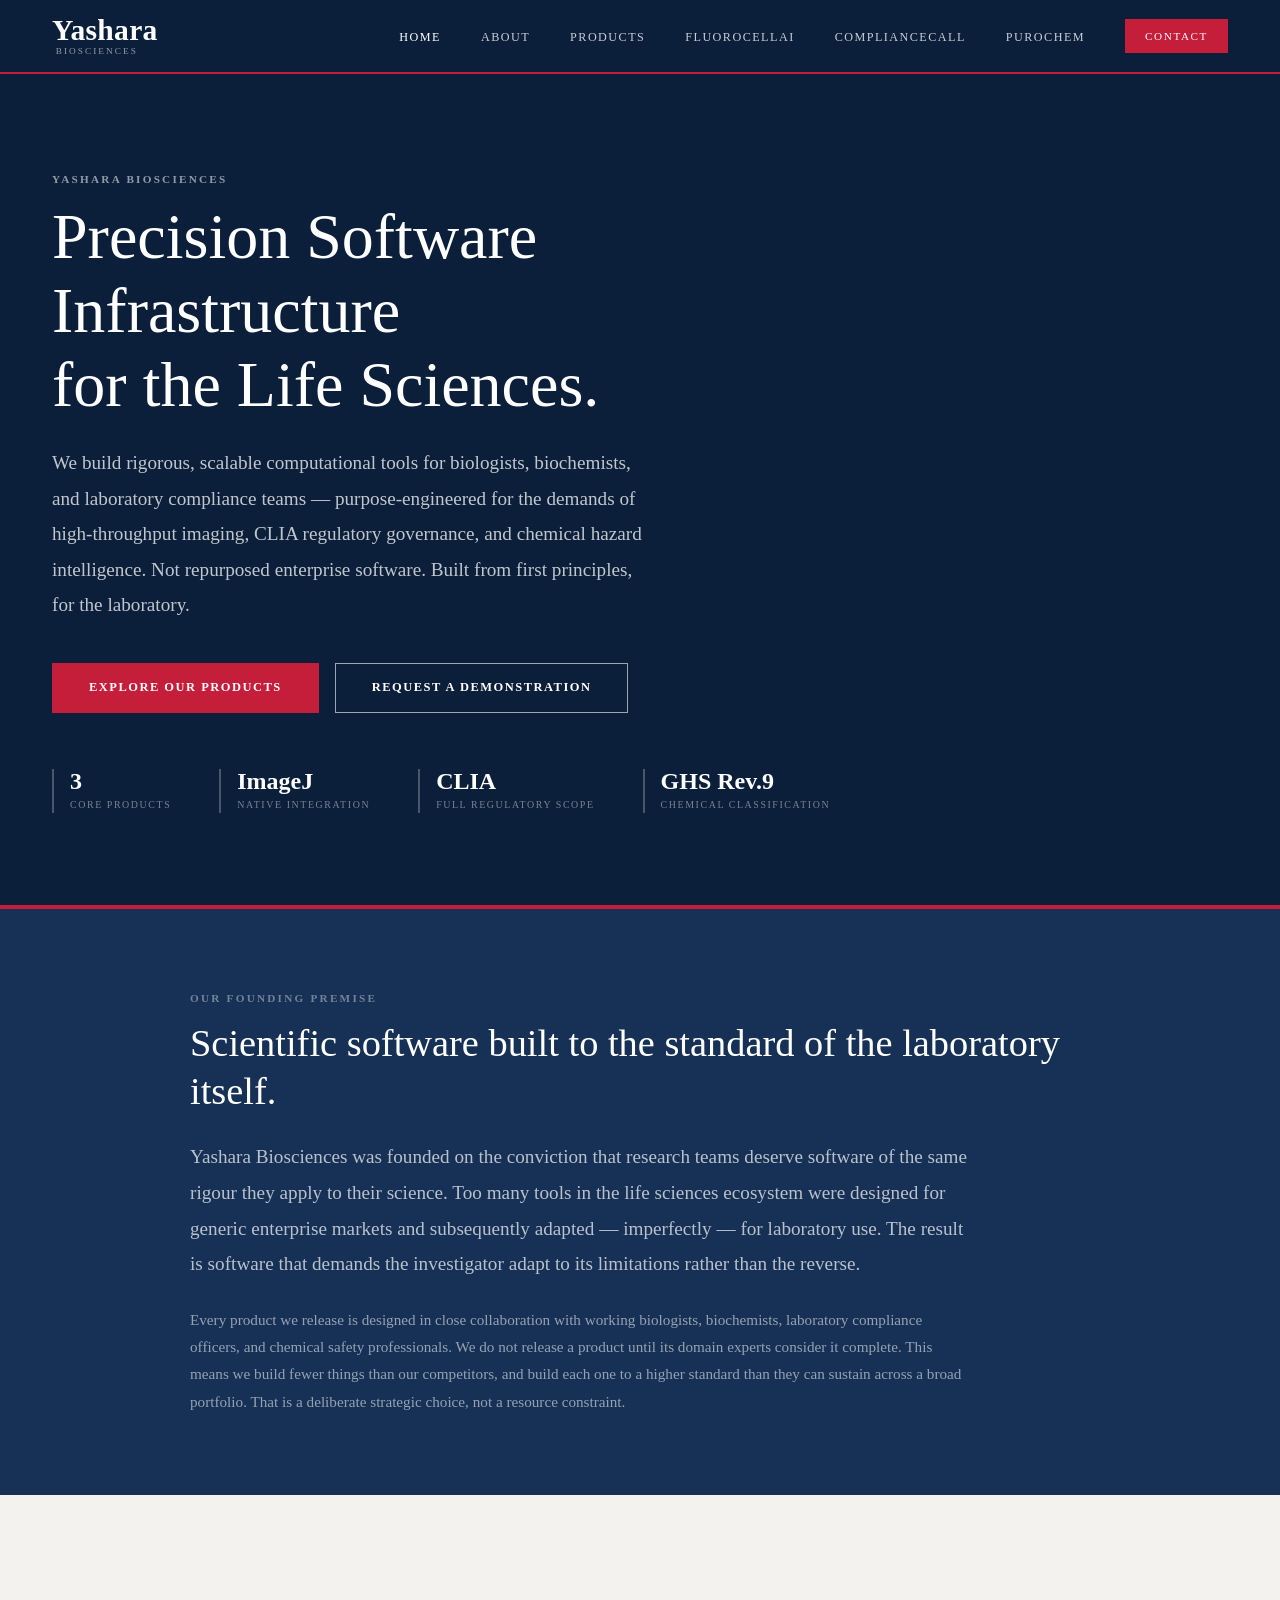
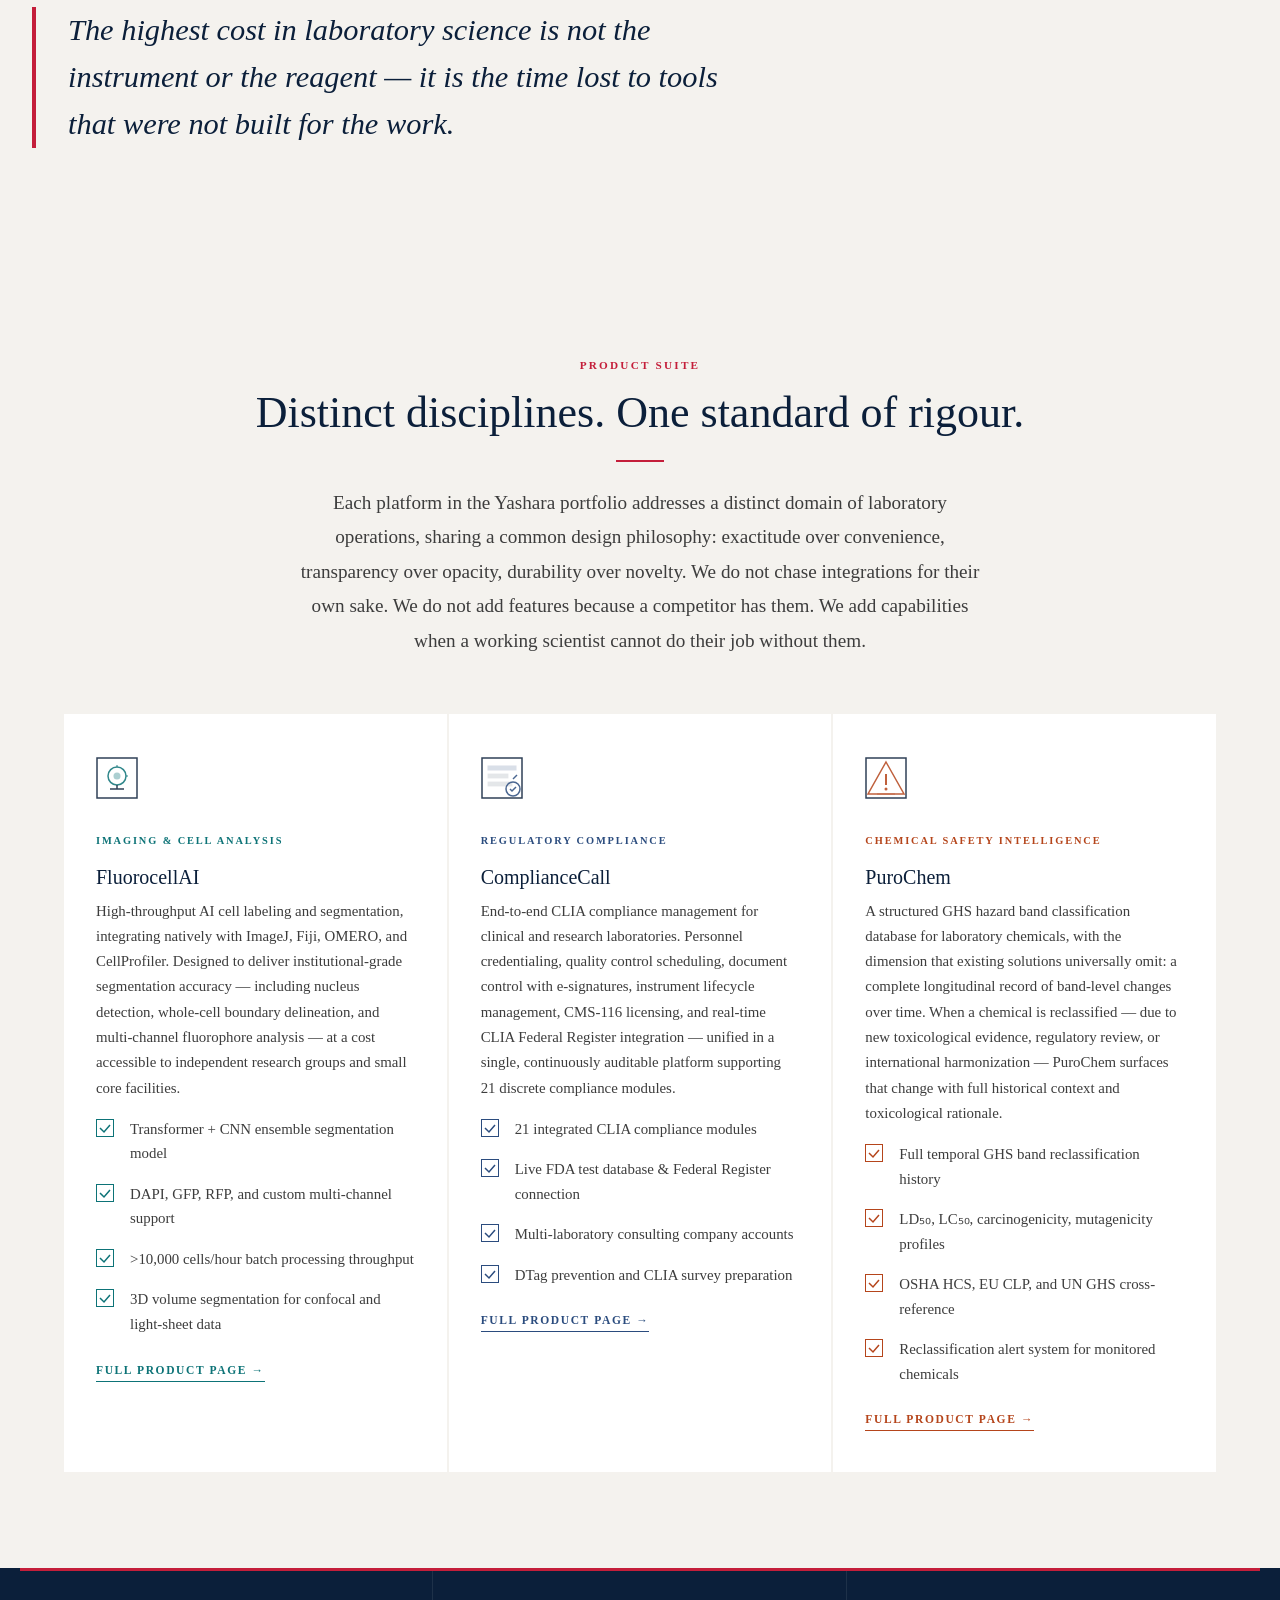
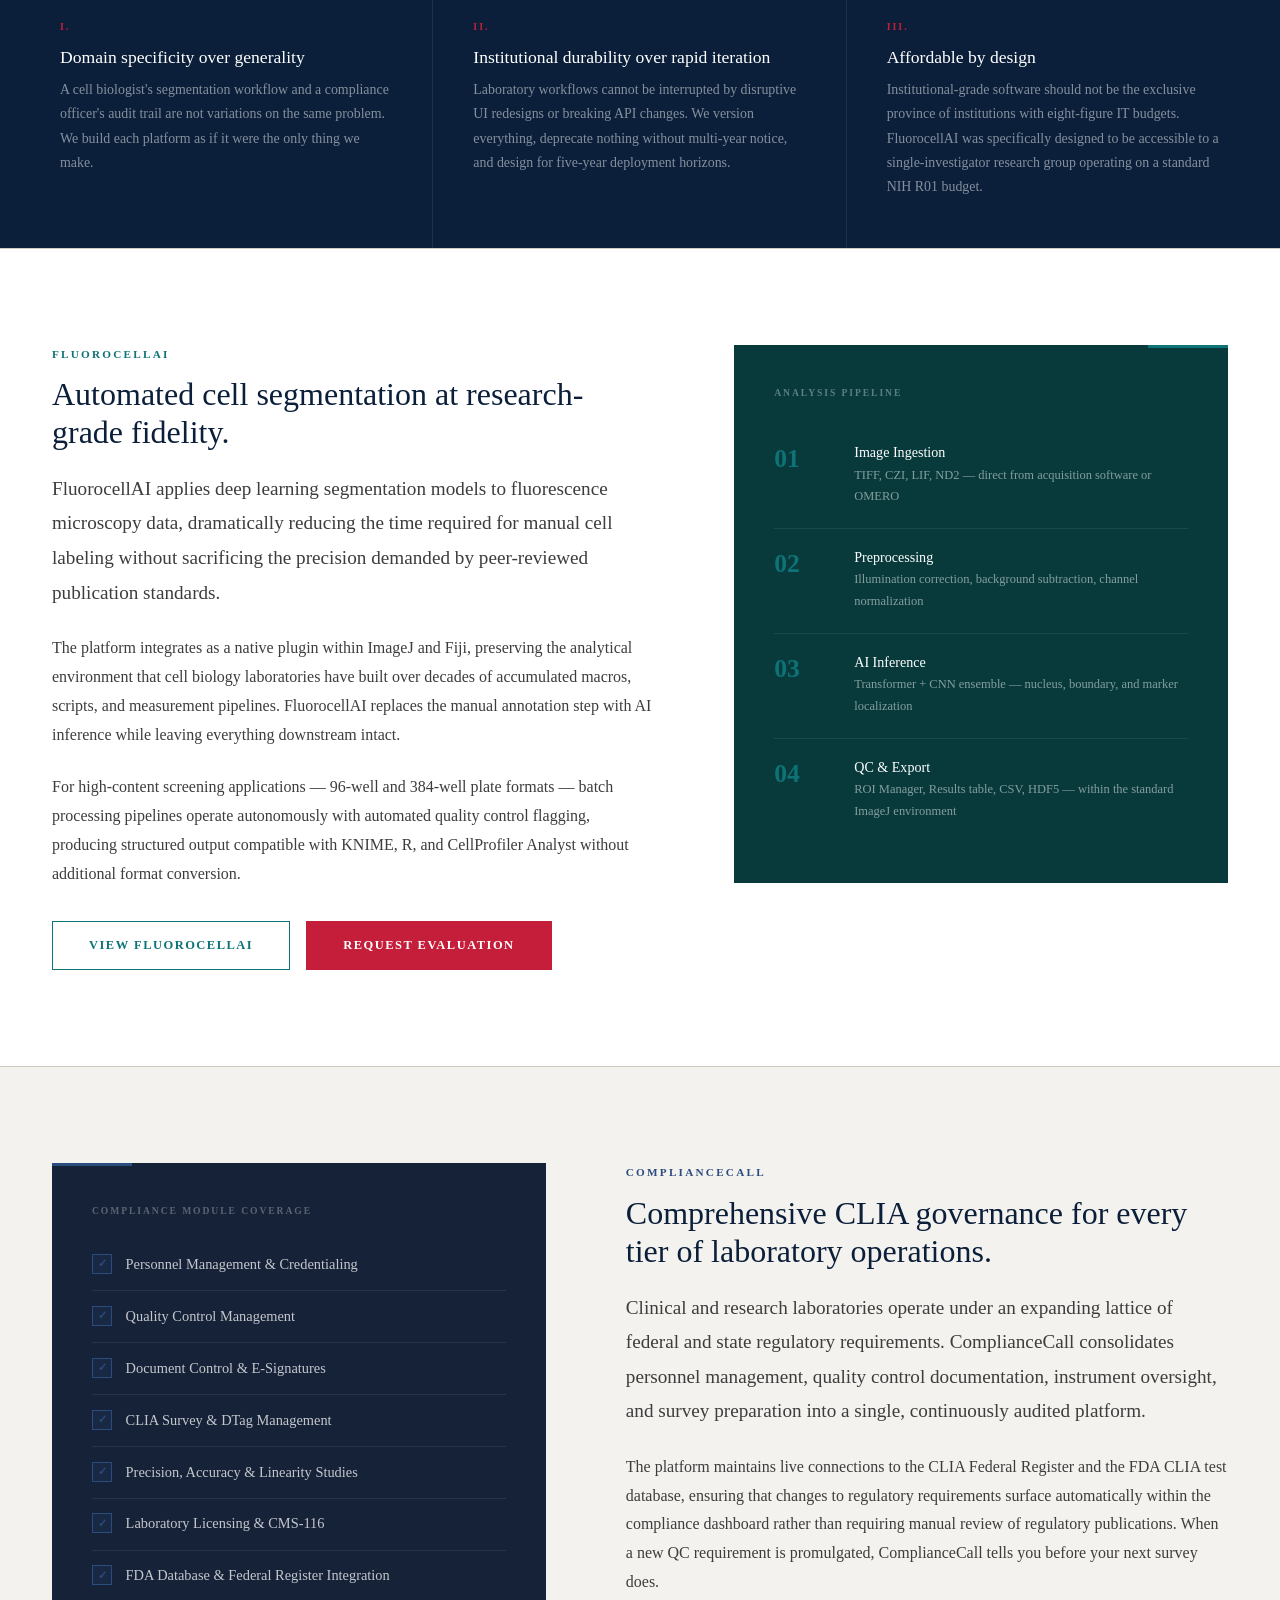
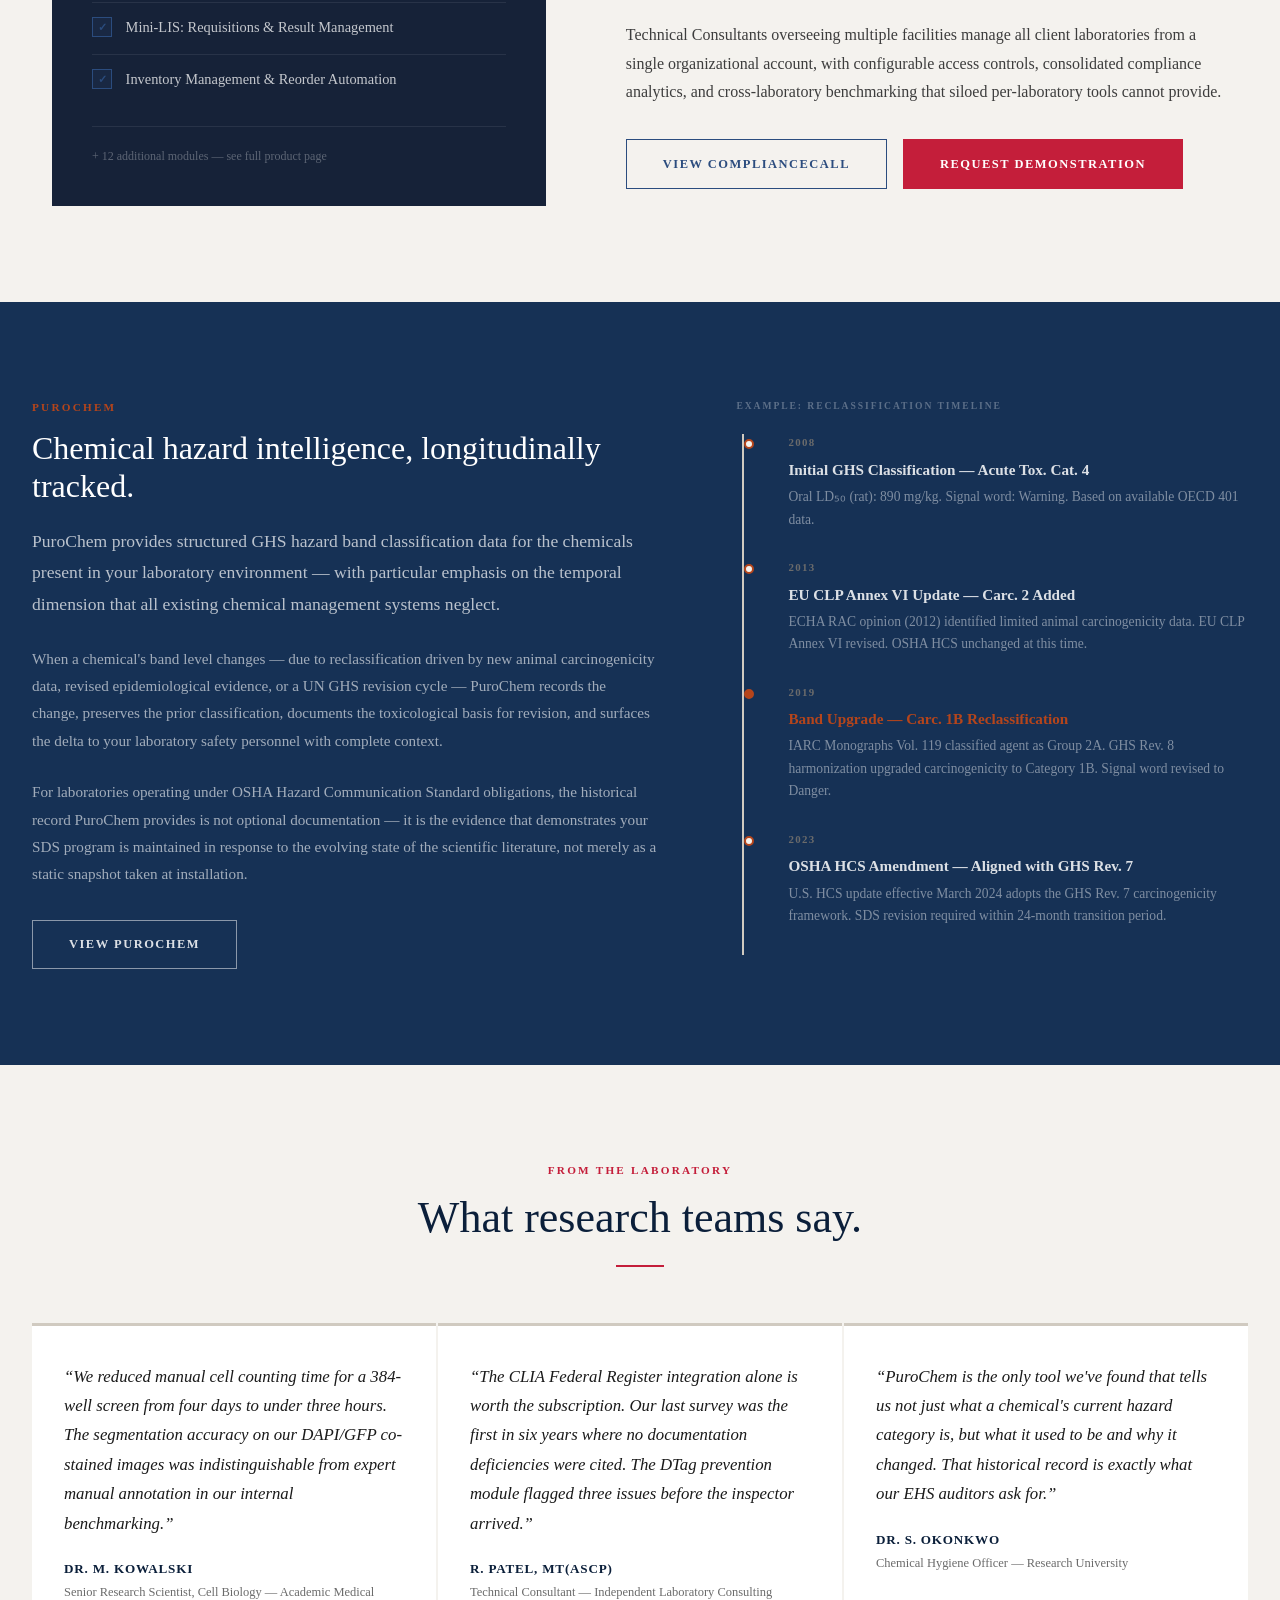
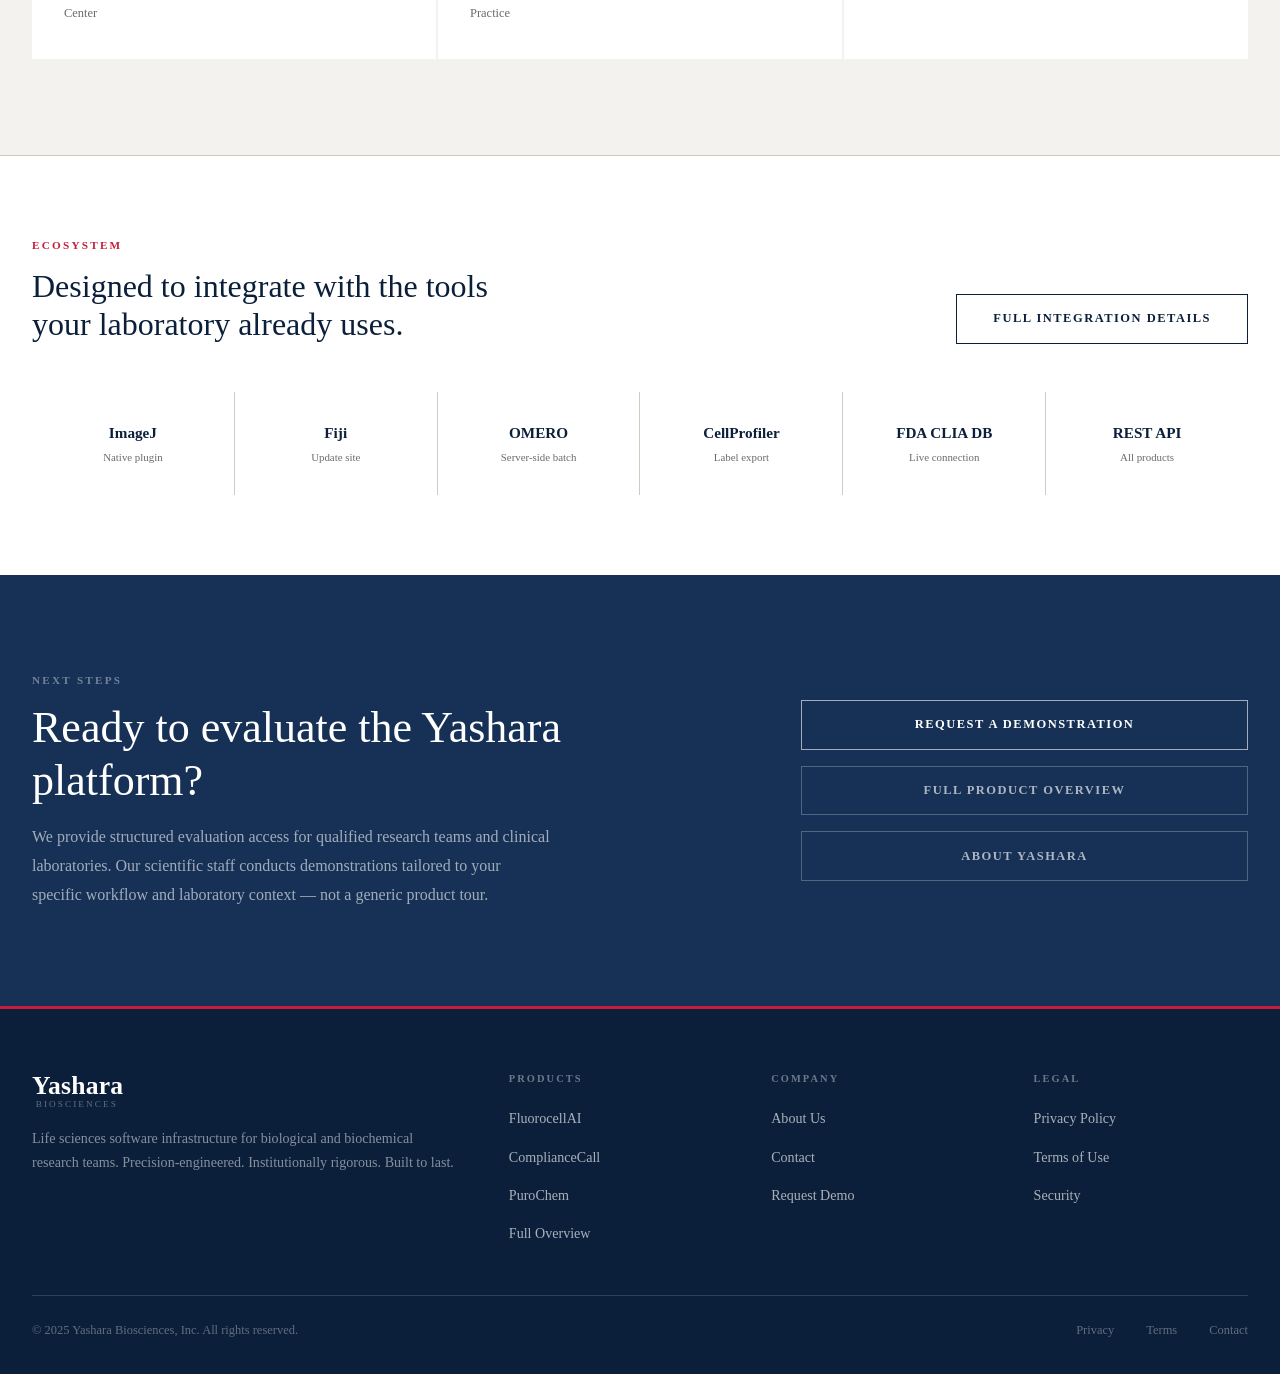
==== commit 26aa6cfa: "Remove fixed product count references across site Co-Authored-By: Claude Sonnet 4.6 <noreply@anthrop" ====
--- a/index.html
+++ b/index.html
@@ -112,7 +112,7 @@
 <section class="band-light" style="padding:6rem 2rem;">
     <div class="section-header centered">
         <span class="eyebrow">Product Suite</span>
-        <h2 class="display-2">Three disciplines. One standard of rigour.</h2>
+        <h2 class="display-2">Distinct disciplines. One standard of rigour.</h2>
         <span class="section-rule"></span>
         <p class="lead mt-2" style="max-width:680px;margin:1.5rem auto 0;">Each platform in the Yashara portfolio addresses a distinct domain of laboratory operations, sharing a common design philosophy: exactitude over convenience, transparency over opacity, durability over novelty. We do not chase integrations for their own sake. We do not add features because a competitor has them. We add capabilities when a working scientist cannot do their job without them.</p>
     </div>
